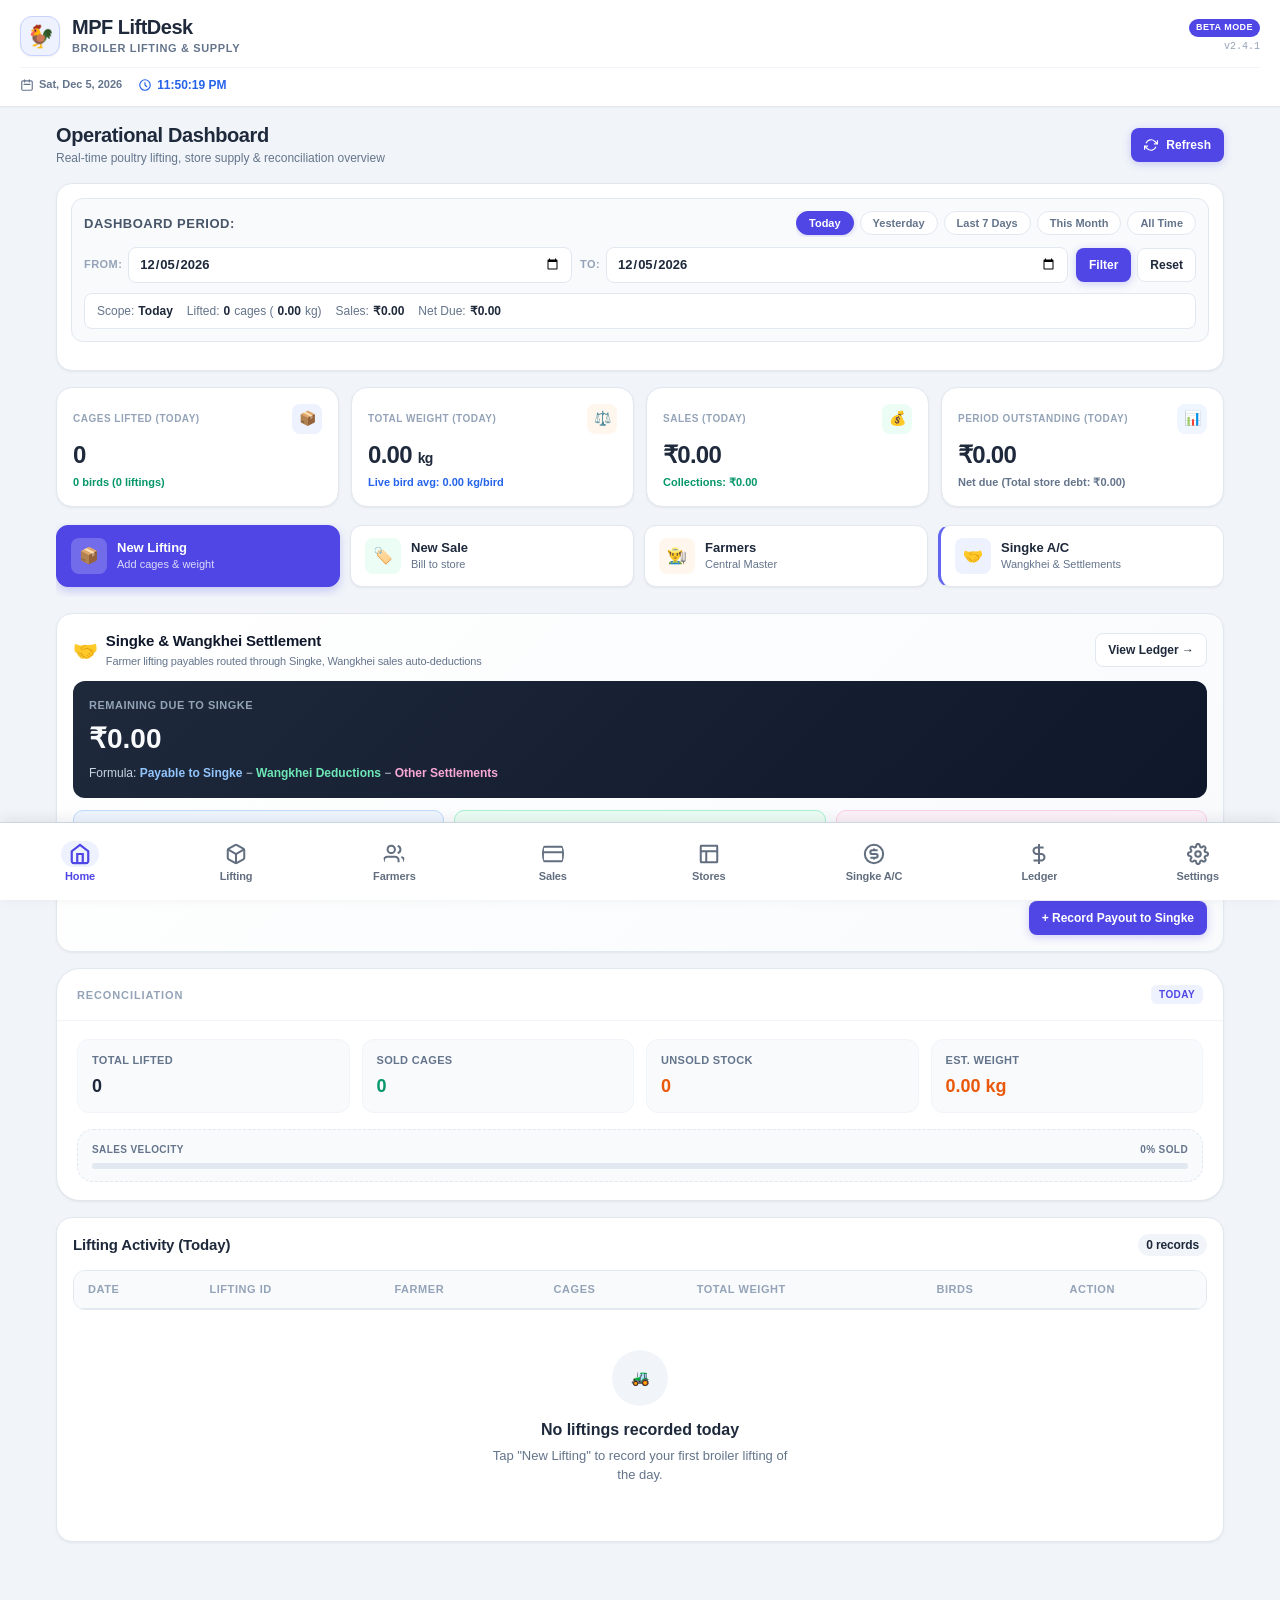
==== app/src/main/assets/index.html @ 655aaa92 "Add files via upload" ====
<!DOCTYPE html>
<html lang="en">
<head>
  <meta charset="UTF-8">
  <meta name="viewport" content="width=device-width, initial-scale=1.0, maximum-scale=1.0, user-scalable=no">
  <title>MPF LiftDesk</title>
  <link rel="stylesheet" href="css/style.css">
  <!-- Offline SheetJS for full Excel .xlsx Import and Export -->
  <script src="js/xlsx.full.min.js"></script>
</head>
<body>
  <div id="app">
    <!-- HEADER -->
    <header class="app-header">
      <div class="header-brand-row">
        <div class="header-brand">
          <div class="header-logo-icon">🐓</div>
          <div class="header-titles">
            <div class="brand-title">MPF LiftDesk</div>
            <div class="brand-subtitle">Broiler Lifting &amp; Supply</div>
          </div>
        </div>
        <div style="display:flex;flex-direction:column;align-items:flex-end;gap:2px;">
          <span class="beta-badge">BETA MODE</span>
          <span style="font-size:10px;font-family:monospace;color:var(--text-light);">v2.4.1</span>
        </div>
      </div>
      <div class="header-meta">
        <div class="header-clock-box">
          <div class="header-date-tag">
            <svg width="14" height="14" fill="none" stroke="currentColor" viewBox="0 0 24 24"><path stroke-linecap="round" stroke-linejoin="round" stroke-width="2" d="M8 7V3m8 4V3m-9 8h10M5 21h14a2 2 0 0 0 2-2V7a2 2 0 0 0-2-2H5a2 2 0 0 0-2 2v12a2 2 0 0 0 2 2z"></path></svg>
            <span id="headerDate">Loading...</span>
          </div>
          <div class="header-time-tag">
            <svg width="14" height="14" fill="none" stroke="currentColor" viewBox="0 0 24 24"><path stroke-linecap="round" stroke-linejoin="round" stroke-width="2" d="M12 8v4l3 3m6-3a9 9 0 11-18 0 9 9 0 0118 0z"></path></svg>
            <span id="headerTime">--:--:--</span>
          </div>
        </div>
        <button id="btnHeaderLock" class="btn-icon-header" title="Lock App" style="display:none;">
          <svg width="16" height="16" viewBox="0 0 24 24" fill="none" stroke="currentColor" stroke-width="2">
            <rect x="3" y="11" width="18" height="11" rx="2" ry="2"></rect>
            <path d="M7 11V7a5 5 0 0 1 10 0v4"></path>
          </svg>
        </button>
      </div>
    </header>

    <!-- MAIN VIEWS CONTAINER -->
    <main class="main-content">

      <!-- ========================================== -->
      <!-- VIEW 1: HOME / OPERATIONAL DASHBOARD      -->
      <!-- ========================================== -->
      <section id="viewHome" class="view-section active">
        <div class="page-head">
          <div class="page-title-box">
            <h1>Operational Dashboard</h1>
            <p>Real-time poultry lifting, store supply &amp; reconciliation overview</p>
          </div>
          <button class="btn btn-primary btn-sm" id="btnRefreshDashboard">
            <svg width="14" height="14" viewBox="0 0 24 24" fill="none" stroke="currentColor" stroke-width="2">
              <path d="M23 4v6h-6"></path><path d="M1 20v-6h6"></path>
              <path d="M3.51 9a9 9 0 0 1 14.85-3.36L23 10M1 14l4.64 4.36A9 9 0 0 0 20.49 15"></path>
            </svg>
            Refresh
          </button>
        </div>

        <!-- Dashboard Date-Range Filter Bar -->
        <div class="card" style="margin-bottom: 16px; padding: 14px;">
          <div class="dash-filter-container" style="margin-top: 0;">
            <div class="dash-filter-header">
              <span style="font-size: 13px; font-weight: 700; color: #475569; text-transform: uppercase; letter-spacing: 0.5px;">Dashboard Period:</span>
              <!-- Preset Chips -->
              <div class="dash-filter-presets">
                <button type="button" class="dash-filter-chip active" id="dashPresetToday" data-preset="today">Today</button>
                <button type="button" class="dash-filter-chip" id="dashPresetYesterday" data-preset="yesterday">Yesterday</button>
                <button type="button" class="dash-filter-chip" id="dashPresetLast7" data-preset="last7">Last 7 Days</button>
                <button type="button" class="dash-filter-chip" id="dashPresetThisMonth" data-preset="thisMonth">This Month</button>
                <button type="button" class="dash-filter-chip" id="dashPresetAll" data-preset="all">All Time</button>
              </div>
            </div>

            <!-- Date Range Inputs -->
            <div class="dash-filter-inputs-row">
              <div class="dash-filter-input-wrap">
                <span class="dash-filter-label">From:</span>
                <input type="date" id="dashFilterStartDate" class="dash-filter-date-input" aria-label="Start Date">
              </div>
              <div class="dash-filter-input-wrap">
                <span class="dash-filter-label">To:</span>
                <input type="date" id="dashFilterEndDate" class="dash-filter-date-input" aria-label="End Date">
              </div>
              <div class="dash-filter-actions">
                <button type="button" id="dashFilterApplyBtn" class="btn btn-primary btn-sm">Filter</button>
                <button type="button" id="dashFilterResetBtn" class="btn btn-outline btn-sm">Reset</button>
              </div>
            </div>

            <!-- Filter Summary Strip -->
            <div id="dashFilterSummaryStrip" class="dash-summary-strip">
              <span class="dash-summary-item">Scope: <strong id="dashSumRange">Today</strong></span>
              <span class="dash-summary-item">Lifted: <strong id="dashSumCages">0</strong> cages (<strong id="dashSumWeight">0.00</strong> kg)</span>
              <span class="dash-summary-item">Sales: <strong id="dashSumSales">₹0.00</strong></span>
              <span class="dash-summary-item">Net Due: <strong id="dashSumOutstanding">₹0.00</strong></span>
            </div>
          </div>
        </div>

        <!-- Dynamic Metric Cards (stats-grid-4) -->
        <div class="stats-grid-4">
          <div class="stat-card primary">
            <div class="stat-header">
              <span class="stat-label" id="dashLabelCages">Cages Lifted (Today)</span>
              <div class="stat-icon">📦</div>
            </div>
            <div class="stat-value" id="dashTodayCages">0</div>
            <div class="stat-sub" id="dashSubCages">From today's liftings</div>
          </div>
          <div class="stat-card amber">
            <div class="stat-header">
              <span class="stat-label" id="dashLabelWeight">Total Weight (Today)</span>
              <div class="stat-icon">⚖️</div>
            </div>
            <div class="stat-value"><span id="dashTodayWeight">0.00</span> <span style="font-size:14px;font-weight:600;">kg</span></div>
            <div class="stat-sub" id="dashSubWeight">Live bird weight lifted</div>
          </div>
          <div class="stat-card emerald">
            <div class="stat-header">
              <span class="stat-label" id="dashLabelSales">Sales (Today)</span>
              <div class="stat-icon">💰</div>
            </div>
            <div class="stat-value">₹<span id="dashTodaySales">0.00</span></div>
            <div class="stat-sub" id="dashSubSales">Total billed to stores</div>
          </div>
          <div class="stat-card rose">
            <div class="stat-header">
              <span class="stat-label" id="dashLabelOutstanding">Store Outstanding</span>
              <div class="stat-icon">📊</div>
            </div>
            <div class="stat-value">₹<span id="dashStoreOutstanding">0.00</span></div>
            <div class="stat-sub" id="dashSubOutstanding">Total receivables</div>
          </div>
        </div>

        <!-- Quick Actions -->
        <div class="quick-actions-bar">
          <div class="btn-quick-action" id="qaNewLifting">
            <div class="qa-icon qa-lifting">📦</div>
            <div class="qa-text">
              <span class="qa-title">New Lifting</span>
              <span class="qa-desc">Add cages &amp; weight</span>
            </div>
          </div>
          <div class="btn-quick-action" id="qaNewSale">
            <div class="qa-icon qa-sale">🏷️</div>
            <div class="qa-text">
              <span class="qa-title">New Sale</span>
              <span class="qa-desc">Bill to store</span>
            </div>
          </div>
          <div class="btn-quick-action" id="qaFarmers">
            <div class="qa-icon qa-farmer">👨‍🌾</div>
            <div class="qa-text">
              <span class="qa-title">Farmers</span>
              <span class="qa-desc">Central Master</span>
            </div>
          </div>
          <div class="btn-quick-action" id="qaSingkeAccount" style="border-left: 3px solid #6366F1;">
            <div class="qa-icon" style="background:#EEF2FF; color:#4F46E5;">🤝</div>
            <div class="qa-text">
              <span class="qa-title">Singke A/C</span>
              <span class="qa-desc">Wangkhei &amp; Settlements</span>
            </div>
          </div>
        </div>

        <!-- SINGKE & WANGKHEI ACCOUNTING OVERVIEW CARD -->
        <div class="card" style="border: 1px solid #E2E8F0; background: linear-gradient(135deg, #FFFFFF 0%, #F8FAFC 100%); margin-bottom: 16px;">
          <div class="card-title" style="margin-bottom:12px;">
            <div style="display:flex;align-items:center;gap:8px;">
              <span style="font-size:20px;">🤝</span>
              <div>
                <span style="font-weight:800;color:var(--text-main);font-size:15px;">Singke &amp; Wangkhei Settlement</span>
                <div style="font-size:11px;color:var(--text-muted);font-weight:normal;">Farmer lifting payables routed through Singke, Wangkhei sales auto-deductions</div>
              </div>
            </div>
            <button type="button" class="btn btn-outline btn-sm" id="btnDashGoSingke" style="font-size:12px;">View Ledger →</button>
          </div>

          <!-- Hero Remaining Due Banner -->
          <div style="background: linear-gradient(135deg, #1E293B 0%, #0F172A 100%); border-radius:12px; padding:16px; color:#FFFFFF; margin-bottom:12px;">
            <div style="font-size:11px; text-transform:uppercase; letter-spacing:0.5px; color:#94A3B8; font-weight:700;">Remaining Due to Singke</div>
            <div style="font-size:28px; font-weight:900; color:#F8FAFC; margin:4px 0;">₹<span id="dashSingkeRemainingDue">0.00</span></div>
            <div style="font-size:12px; color:#CBD5E1;">
              Formula: <span style="color:#93C5FD; font-weight:600;">Payable to Singke</span> − <span style="color:#6EE7B7; font-weight:600;">Wangkhei Deductions</span> − <span style="color:#F9A8D4; font-weight:600;">Other Settlements</span>
            </div>
          </div>

          <!-- 3-Way Financial Balance Row -->
          <div style="display:grid; grid-template-columns: repeat(auto-fit, minmax(130px, 1fr)); gap:10px;">
            <div style="background:#EFF6FF; border:1px solid #BFDBFE; border-radius:10px; padding:10px 12px;">
              <div style="font-size:11px; color:#1E40AF; font-weight:700;">1. Payable to Singke</div>
              <div style="font-size:16px; font-weight:800; color:#1E3A8A; margin-top:2px;">₹<span id="dashSingkePayable">0.00</span></div>
              <div style="font-size:10px; color:#3B82F6;">From farmer liftings</div>
            </div>
            <div style="background:#ECFDF5; border:1px solid #A7F3D0; border-radius:10px; padding:10px 12px;">
              <div style="font-size:11px; color:#065F46; font-weight:700;">2. Wangkhei Deductions</div>
              <div style="font-size:16px; font-weight:800; color:#047857; margin-top:2px;">− ₹<span id="dashSingkeWangkhei">0.00</span></div>
              <div style="font-size:10px; color:#10B981;">Auto-deducted sales</div>
            </div>
            <div style="background:#FDF2F8; border:1px solid #FBCFE8; border-radius:10px; padding:10px 12px;">
              <div style="font-size:11px; color:#9D174D; font-weight:700;">3. Other Settlements</div>
              <div style="font-size:16px; font-weight:800; color:#BE185D; margin-top:2px;">− ₹<span id="dashSingkeSettlements">0.00</span></div>
              <div style="font-size:10px; color:#EC4899;">Cash / Bank payouts</div>
            </div>
          </div>

          <div style="margin-top:12px; display:flex; gap:8px; justify-content:flex-end;">
            <button type="button" class="btn btn-primary btn-sm" id="btnDashRecordSettlement" style="font-size:12px;">
              + Record Payout to Singke
            </button>
          </div>
        </div>

        <!-- Cage Reconciliation -->
        <div class="recon-card">
          <div class="recon-title">
            <span>Reconciliation</span>
            <span class="recon-title-tag">TODAY</span>
          </div>
          <div class="recon-body">
            <div class="recon-grid">
              <div class="recon-item">
                <div class="recon-item-label">Total Lifted</div>
                <div class="recon-item-val" id="reconTotalCages">0</div>
              </div>
              <div class="recon-item">
                <div class="recon-item-label">Sold Cages</div>
                <div class="recon-item-val highlight-green" id="reconSoldCages">0</div>
              </div>
              <div class="recon-item">
                <div class="recon-item-label">Unsold Stock</div>
                <div class="recon-item-val highlight-gold" id="reconRemainingCages">0</div>
              </div>
              <div class="recon-item">
                <div class="recon-item-label">Est. Weight</div>
                <div class="recon-item-val highlight-gold"><span id="reconRemainingWeight">0.00</span> kg</div>
              </div>
            </div>
            <!-- Sales Velocity / Progress Bar from theme -->
            <div class="recon-velocity-bar">
              <div class="velocity-header">
                <span>Sales Velocity</span>
                <span id="dashSalesVelocityText">0% Sold</span>
              </div>
              <div class="velocity-track">
                <div class="velocity-fill" id="dashSalesVelocityFill" style="width: 0%;"></div>
              </div>
            </div>
          </div>
        </div>

        <!-- Today's Lifting Activity Table -->
        <div class="card">
          <div class="card-title">
            <span id="dashActivityHeading">Lifting Activity (Today)</span>
            <span class="badge" id="dashTodayCountBadge" style="font-size:12px;background:#F1F5F9;padding:2px 8px;border-radius:12px;">0 liftings</span>
          </div>

          <div class="table-responsive">
            <table class="table-custom" id="dashActivityTable">
              <thead>
                <tr>
                  <th>Date</th>
                  <th>Lifting ID</th>
                  <th>Farmer</th>
                  <th>Cages</th>
                  <th>Total Weight</th>
                  <th>Birds</th>
                  <th>Action</th>
                </tr>
              </thead>
              <tbody id="dashActivityTbody">
                <!-- Populated dynamically -->
              </tbody>
            </table>
          </div>
          <div id="dashActivityEmpty" class="empty-state" style="display:none;">
            <div class="empty-state-icon">🚜</div>
            <h3 id="dashActivityEmptyTitle">No liftings recorded today</h3>
            <p id="dashActivityEmptyDesc">Tap "New Lifting" to record your first broiler lifting of the day.</p>
          </div>
        </div>
      </section>

      <!-- ========================================== -->
      <!-- VIEW 2: LIFTING MODULE                     -->
      <!-- ========================================== -->
      <section id="viewLifting" class="view-section">
        <div class="page-head">
          <div class="page-title-box">
            <h1>Broiler Lifting Management</h1>
            <p>Record multi-cage bird weights directly linked to Farmer Master</p>
          </div>
        </div>

        <!-- Segmented Tabs -->
        <div class="tab-pills">
          <button class="tab-pill active" id="tabLiftingNew" data-tab="new">New Lifting Entry</button>
          <button class="tab-pill" id="tabLiftingHistory" data-tab="history">Lifting History</button>
        </div>

        <!-- NEW LIFTING FORM PANEL -->
        <div id="panelLiftingNew">
          <div class="card">
            <div class="card-title">
              <span id="liftingFormHeader">Enter Lifting Details</span>
              <button class="btn btn-outline btn-sm" id="btnResetLiftingForm" type="button">Reset Form</button>
            </div>

            <!-- Farmer Selection Field (STRICTLY FROM FARMER MASTER) -->
            <div class="form-group">
              <label class="form-label">Farmer <span class="required">*</span></label>
              <div id="liftingFarmerDisplay" style="display:none;background:#EFF6FF;border:1px solid #BFDBFE;padding:10px 14px;border-radius:12px;margin-bottom:8px;align-items:center;justify-content:space-between;">
                <div>
                  <div style="font-weight:800;color:#1E3A8A;font-size:15px;" id="selectedFarmerName">--</div>
                  <div style="font-size:12px;color:#3B82F6;">ID: <span id="selectedFarmerId">--</span> | Phone: <span id="selectedFarmerPhone">--</span></div>
                </div>
                <button type="button" class="btn btn-outline btn-sm" id="btnChangeFarmer" style="background:#FFFFFF;">Change</button>
              </div>

              <div id="liftingFarmerSelectBox">
                <div style="display:flex;gap:8px;">
                  <button type="button" class="btn btn-outline" id="btnOpenFarmerSelector" style="flex:1;justify-content:space-between;text-align:left;">
                    <span id="farmerSelectorPrompt">🔍 Search &amp; Select Farmer from Master...</span>
                    <span>▼</span>
                  </button>
                  <button type="button" class="btn btn-gold" id="btnQuickRegisterFromLifting" title="Register New Farmer">
                    + New Farmer
                  </button>
                </div>
                <div class="form-hint">Every lifting is permanently linked to the central Farmer Master database.</div>
              </div>
            </div>

            <!-- Lifting Date & Rate -->
            <div class="form-row-2">
              <div class="form-group">
                <label class="form-label" for="inputLiftingDate">Lifting Date <span class="required">*</span></label>
                <input type="date" id="inputLiftingDate" class="form-input" required>
              </div>
              <div class="form-group">
                <label class="form-label" for="inputLiftingRate">Farmer Lifting Rate (₹ / kg) <span class="required">*</span></label>
                <input type="number" id="inputLiftingRate" class="form-input" placeholder="e.g. 115" step="0.5" min="0">
                <div class="form-hint">Rate per kg for calculating amount payable to Singke</div>
              </div>
            </div>

            <!-- Remarks / Notes -->
            <div class="form-group">
              <label class="form-label" for="inputLiftingRemarks">Payment Remarks / Lifting Notes</label>
              <input type="text" id="inputLiftingRemarks" class="form-input" placeholder="e.g. Broiler Batch #1 lifting, payable via Singke">
            </div>

            <!-- Multi-Cage Builder -->
            <div class="cage-builder-box">
              <div style="font-size:14px;font-weight:700;color:var(--text-main);margin-bottom:10px;display:flex;align-items:center;justify-content:space-between;">
                <span>Add Cages for this Lifting</span>
                <span style="font-size:12px;color:var(--text-muted);">Unique Cage # required</span>
              </div>

              <div class="form-row-3">
                <div class="form-group" style="margin-bottom:8px;">
                  <label class="form-label" for="inputCageNumber">Cage Number <span class="required">*</span></label>
                  <input type="text" id="inputCageNumber" class="form-input" placeholder="e.g. C-1 or 1">
                </div>
                <div class="form-group" style="margin-bottom:8px;">
                  <label class="form-label" for="inputCageWeight">Bird Weight (kg) <span class="required">*</span></label>
                  <input type="number" id="inputCageWeight" class="form-input" placeholder="0.00" step="0.01" min="0.1">
                </div>
                <div class="form-group" style="margin-bottom:8px;">
                  <label class="form-label" for="inputCageBirds">Bird Count <span class="required">*</span></label>
                  <input type="number" id="inputCageBirds" class="form-input" placeholder="e.g. 24" step="1" min="1">
                </div>
              </div>

              <div style="margin-top:6px;display:flex;justify-content:flex-end;">
                <button type="button" class="btn btn-success" id="btnAddCageToList">
                  <svg width="16" height="16" viewBox="0 0 24 24" fill="none" stroke="currentColor" stroke-width="2">
                    <line x1="12" y1="5" x2="12" y2="19"></line><line x1="5" y1="12" x2="19" y2="12"></line>
                  </svg>
                  Add Cage to Lifting
                </button>
              </div>

              <!-- Live Current Lifting Summary -->
              <div class="lifting-live-summary" style="margin-top:14px;">
                <div class="live-summary-item">
                  <span class="live-summary-label">Total Cages</span>
                  <span class="live-summary-val" id="summaryCageCount">0</span>
                </div>
                <div class="live-summary-item">
                  <span class="live-summary-label">Total Weight</span>
                  <span class="live-summary-val"><span id="summaryTotalWeight">0.00</span> kg</span>
                </div>
                <div class="live-summary-item">
                  <span class="live-summary-label">Total Birds</span>
                  <span class="live-summary-val" id="summaryTotalBirds">0</span>
                </div>
                <div class="live-summary-item">
                  <span class="live-summary-label">Avg Weight / Bird</span>
                  <span class="live-summary-val"><span id="summaryAvgBirdWeight">0.00</span> kg</span>
                </div>
                <div class="live-summary-item" style="background:#EFF6FF; border:1px solid #BFDBFE;">
                  <span class="live-summary-label" style="color:#1E40AF;">Total Value (Singke Payable)</span>
                  <span class="live-summary-val" style="color:#1E3A8A;">₹<span id="summaryTotalAmount">0.00</span></span>
                </div>
              </div>

              <!-- List of added cages -->
              <div class="cages-list-container" id="cagesListContainer">
                <div id="cagesEmptyPrompt" style="text-align:center;padding:16px;color:var(--text-muted);font-size:13px;">
                  No cages added yet. Enter Cage Number, Weight, and Bird Count above, then tap "Add Cage to Lifting".
                </div>
                <div id="cagesRowsList"></div>
              </div>
            </div>

            <!-- Save Action Button -->
            <div style="margin-top:16px;">
              <button type="button" class="btn btn-primary" id="btnSaveLifting" style="width:100%;font-size:16px;padding:14px;">
                <svg width="18" height="18" viewBox="0 0 24 24" fill="none" stroke="currentColor" stroke-width="2">
                  <path d="M19 21H5a2 2 0 0 1-2-2V5a2 2 0 0 1 2-2h11l5 5v11a2 2 0 0 1-2 2z"></path>
                  <polyline points="17 21 17 13 7 13 7 21"></polyline>
                  <polyline points="7 3 7 8 15 8"></polyline>
                </svg>
                Save Entire Lifting
              </button>
            </div>
          </div>
        </div>

        <!-- LIFTING HISTORY PANEL -->
        <div id="panelLiftingHistory" style="display:none;">
          <div class="card">
            <div class="card-title">
              <span>Recent Lifting Records</span>
              <span id="liftingHistoryCountBadge" style="font-size:12px;color:var(--text-muted);">Showing recent</span>
            </div>
            <div class="table-responsive">
              <table class="table-custom" id="liftingHistoryTable">
                <thead>
                  <tr>
                    <th>Lifting ID</th>
                    <th>Date</th>
                    <th>Farmer</th>
                    <th>Cages</th>
                    <th>Total Wt (kg)</th>
                    <th>Birds</th>
                    <th>Rate (₹/kg)</th>
                    <th>Lifting Value (₹)</th>
                    <th>Payment Remarks</th>
                    <th>Actions</th>
                  </tr>
                </thead>
                <tbody id="liftingHistoryTbody">
                  <!-- Dynamic rows -->
                </tbody>
              </table>
            </div>
            <div id="liftingHistoryEmpty" class="empty-state" style="display:none;">
              <div class="empty-state-icon">📋</div>
              <h3>No lifting history found</h3>
              <p>Save your first broiler lifting to see the history here.</p>
            </div>
          </div>
        </div>
      </section>

      <!-- ========================================== -->
      <!-- VIEW 3: FARMERS (FARMER MASTER)            -->
      <!-- ========================================== -->
      <section id="viewFarmers" class="view-section">
        <div class="page-head">
          <div class="page-title-box">
            <h1>Farmer Master</h1>
            <p>Authoritative central single source of truth for farmer records</p>
          </div>
          <button class="btn btn-gold" id="btnOpenNewFarmerModal">
            <svg width="16" height="16" viewBox="0 0 24 24" fill="none" stroke="currentColor" stroke-width="2">
              <line x1="12" y1="5" x2="12" y2="19"></line><line x1="5" y1="12" x2="19" y2="12"></line>
            </svg>
            Register New Farmer
          </button>
        </div>

        <!-- Fast Search Bar for 100,000+ Farmers -->
        <div class="search-container">
          <span class="search-icon">🔍</span>
          <input type="text" id="inputFarmerSearch" class="search-input" placeholder="Search by Farmer Name or Phone Number (Fast Index)..." autocomplete="off">
          <button type="button" class="search-clear" id="btnFarmerSearchClear">✕</button>
        </div>

        <div style="display:flex;align-items:center;justify-content:space-between;margin-bottom:12px;font-size:13px;color:var(--text-muted);">
          <span id="farmerSearchResultsCount">Registered Farmers</span>
          <span id="farmerSearchStatus">Indexed</span>
        </div>

        <!-- Farmer Cards List (Search-First Virtualized/Paginated Interface) -->
        <div id="farmersListContainer">
          <!-- Populated dynamically with high efficiency -->
        </div>

        <div id="farmersEmptyState" class="empty-state" style="display:none;">
          <div class="empty-state-icon">👨‍🌾</div>
          <h3 id="farmerEmptyTitle">No farmers found</h3>
          <p id="farmerEmptyDesc">Register your first farmer or refine your search query.</p>
        </div>

        <!-- Pagination Controls -->
        <div id="farmerPagination" style="display:none;justify-content:center;align-items:center;gap:12px;margin-top:16px;">
          <button type="button" class="btn btn-outline btn-sm" id="btnFarmerPrevPage">◀ Previous</button>
          <span id="farmerPageIndicator" style="font-size:13px;font-weight:600;">Page 1</span>
          <button type="button" class="btn btn-outline btn-sm" id="btnFarmerNextPage">Next ▶</button>
        </div>
      </section>

      <!-- ========================================== -->
      <!-- VIEW 4: SALES MODULE                       -->
      <!-- ========================================== -->
      <section id="viewSales" class="view-section">
        <div class="page-head">
          <div class="page-title-box">
            <h1>Store Sales &amp; Billing</h1>
            <p>Sell lifted cages to stores &amp; generate invoices (Strictly no Farm Rate or Profit)</p>
          </div>
        </div>

        <!-- Segmented Tabs -->
        <div class="tab-pills">
          <button class="tab-pill active" id="tabSalesNew" data-tab="new">New Store Sale</button>
          <button class="tab-pill" id="tabSalesHistory" data-tab="history">Sales Invoices</button>
        </div>

        <!-- NEW SALE PANEL -->
        <div id="panelSalesNew">
          <div class="card">
            <div class="card-title">
              <span>Create Store Sale</span>
              <button class="btn btn-outline btn-sm" id="btnResetSaleForm" type="button">Reset</button>
            </div>

            <!-- Store Selector -->
            <div class="form-group">
              <label class="form-label" for="selectSaleStore">Store Name <span class="required">*</span></label>
              <div style="display:flex;gap:8px;">
                <select id="selectSaleStore" class="form-select" required>
                  <option value="">-- Select Store --</option>
                </select>
                <button type="button" class="btn btn-outline" id="btnQuickAddStoreFromSale" title="Add New Store">+</button>
              </div>
              <div id="saleStoreDueNotice" class="form-hint" style="color:var(--danger);font-weight:600;"></div>
            </div>

            <!-- Sale Date -->
            <div class="form-group">
              <label class="form-label" for="inputSaleDate">Sale Date <span class="required">*</span></label>
              <input type="date" id="inputSaleDate" class="form-input" required>
            </div>

            <!-- Lifting Reference Selector -->
            <div class="form-group">
              <label class="form-label" for="selectSaleLifting">Lifting / Farm Reference <span class="required">*</span></label>
              <select id="selectSaleLifting" class="form-select" required>
                <option value="">-- Select Lifting --</option>
              </select>
              <div class="form-hint">Shows liftings with unsold cages available for billing.</div>
            </div>

            <!-- Cages Selection & Weighing Container -->
            <div class="sale-cages-card" id="saleCagesContainer" style="margin-bottom:16px;">
              <div style="display:flex;justify-content:space-between;align-items:center;margin-bottom:8px;flex-wrap:wrap;gap:8px;">
                <div style="display:flex;align-items:center;gap:8px;">
                  <label class="form-label" style="margin-bottom:0;font-size:14px;font-weight:700;">Select Cages for this Invoice <span class="required">*</span></label>
                  <span id="saleAvailableCagesBadge" class="badge" style="background:#E2E8F0;color:#334155;font-size:11px;">0 available</span>
                </div>
                <div style="display:flex;gap:6px;">
                  <button type="button" class="btn btn-outline btn-sm" id="btnSaleSelectAllCages" style="padding:4px 10px;font-size:12px;">Select All Available</button>
                  <button type="button" class="btn btn-outline btn-sm" id="btnSaleClearCages" style="padding:4px 10px;font-size:12px;">Deselect All</button>
                </div>
              </div>

              <!-- Available Cage Chips Bar -->
              <div id="saleAvailableCagesChipsWrap" style="margin-bottom:12px;">
                <div style="font-size:11px;color:#64748B;margin-bottom:6px;">Tap any cage chip below to toggle selection:</div>
                <div id="saleAvailableCagesChips" class="sale-cage-chips-list">
                  <div style="font-size:12px;color:#94A3B8;padding:4px 0;">-- Select a lifting reference above to view available cages --</div>
                </div>
              </div>

              <!-- Selected Cages Weighing Table -->
              <div style="border:1px solid var(--border-color);border-radius:8px;overflow:hidden;background:#FFFFFF;">
                <div style="background:#F8FAFC;padding:8px 12px;border-bottom:1px solid var(--border-color);display:flex;justify-content:space-between;align-items:center;flex-wrap:wrap;gap:6px;">
                  <span style="font-size:13px;font-weight:700;color:#334155;">Selected Cages (<span id="saleSelectedCountHeader">0</span>)</span>
                  <span style="font-size:11px;color:#64748B;">Default lifting wt pre-filled; edit or add kg/g directly</span>
                </div>
                <div class="table-responsive" style="max-height:280px;overflow-y:auto;margin:0;">
                  <table class="table-custom" id="saleSelectedCagesTable" style="margin:0;font-size:12px;">
                    <thead>
                      <tr>
                        <th style="width:70px;">Cage #</th>
                        <th style="width:55px;">Birds</th>
                        <th style="width:85px;">Default Wt</th>
                        <th>Invoice Wt (kg)</th>
                        <th style="width:40px;text-align:center;">✕</th>
                      </tr>
                    </thead>
                    <tbody id="saleSelectedCagesTbody">
                      <!-- Dynamic rows for selected cages -->
                    </tbody>
                  </table>
                </div>
                <div id="saleNoCagesSelectedMsg" style="padding:18px;text-align:center;color:#94A3B8;font-size:13px;">
                  No cages selected yet. Pick cages from above or click <strong>"Select All Available"</strong>.
                </div>
              </div>

              <!-- Live Summary Strip of Selected Cages -->
              <div id="saleCagesSummaryStrip" class="dash-summary-strip" style="margin-top:10px;margin-bottom:4px;padding:8px 12px;font-size:12px;background:#F1F5F9;border-radius:6px;display:flex;flex-wrap:wrap;gap:12px;align-items:center;justify-content:space-between;">
                <div style="display:flex;flex-wrap:wrap;gap:12px;align-items:center;">
                  <div>Cages: <strong id="saleSumCagesCount">0</strong></div>
                  <div>Birds: <strong id="saleSumBirdsCount">0</strong></div>
                  <div>Default Wt: <strong id="saleSumLiftedWeight">0.00</strong> kg</div>
                  <div>Invoice Wt: <strong id="saleSumBilledWeight" style="color:var(--primary);font-size:13px;">0.00</strong> kg</div>
                  <div id="saleSumAdjustWrap" style="display:none;">Adjusted: <span id="saleSumWeightDiff" style="font-weight:700;color:var(--primary);">+0.00 kg</span></div>
                </div>
                <button type="button" id="btnResetAllBilledWeights" class="btn btn-outline btn-sm" style="display:none;padding:2px 8px;font-size:11px;" title="Reset all selected cages back to default lifting weights">Reset All to Default Wt</button>
              </div>
            </div>

            <div class="form-row-2">
              <!-- Sales Rate per kg -->
              <div class="form-group">
                <label class="form-label" for="inputSaleRate">Sales Rate (₹/kg) <span class="required">*</span></label>
                <input type="number" id="inputSaleRate" class="form-input" placeholder="e.g. 110.00" step="0.01" min="0.01" required>
              </div>

              <!-- Payment Details -->
              <div class="form-group">
                <label class="form-label" for="selectSalePaymentType">Payment Method</label>
                <select id="selectSalePaymentType" class="form-select">
                  <option value="Cash">Cash</option>
                  <option value="UPI / Bank Transfer">UPI / Bank Transfer</option>
                  <option value="Cheque">Cheque</option>
                  <option value="Credit / Later">Credit / Later</option>
                </select>
              </div>
            </div>

            <!-- Paid Amount -->
            <div class="form-group">
              <label class="form-label" for="inputSalePaidAmount">Paid Amount (₹)</label>
              <input type="number" id="inputSalePaidAmount" class="form-input" placeholder="0.00" step="0.01" min="0">
            </div>

            <!-- Live Calculation Breakdown (STRICTLY NO FARM RATE OR PROFIT) -->
            <div class="calc-preview-card">
              <div class="calc-line">
                <span>Total Billed Weight × Rate:</span>
                <span><span id="previewSaleWeight">0.00</span> kg × ₹<span id="previewSaleRate">0.00</span> (<span id="previewSaleCagesCount">0</span> cages, <span id="previewSaleBirdsCount">0</span> birds)</span>
              </div>
              <div class="calc-line">
                <span style="font-weight:700;">Sale Amount:</span>
                <span style="font-weight:700;color:var(--primary);">₹<span id="previewSaleAmount">0.00</span></span>
              </div>
              <div class="calc-line">
                <span>Previous Store Due:</span>
                <span style="color:var(--text-muted);">₹<span id="previewPreviousDue">0.00</span></span>
              </div>
              <div class="calc-line">
                <span>Payment Applied:</span>
                <span style="color:var(--success);">- ₹<span id="previewPaidAmount">0.00</span></span>
              </div>
              <div class="calc-line total-line outstanding-line">
                <span>Current Outstanding:</span>
                <span>₹<span id="previewOutstanding">0.00</span></span>
              </div>
            </div>

            <!-- Save Sale Button -->
            <button type="button" class="btn btn-primary" id="btnSaveSale" style="width:100%;font-size:16px;padding:14px;">
              <svg width="18" height="18" viewBox="0 0 24 24" fill="none" stroke="currentColor" stroke-width="2">
                <path d="M14 2H6a2 2 0 0 0-2 2v16a2 2 0 0 0 2 2h12a2 2 0 0 0 2-2V8z"></path>
                <polyline points="14 2 14 8 20 8"></polyline>
                <line x1="16" y1="13" x2="8" y2="13"></line>
                <line x1="16" y1="17" x2="8" y2="17"></line>
              </svg>
              Save Sale &amp; Generate Invoice (<span id="btnSaveSaleCagesCount">0</span> Cages)
            </button>
          </div>
        </div>

        <!-- SALES INVOICES HISTORY PANEL -->
        <div id="panelSalesHistory" style="display:none;">
          <div class="card">
            <div class="card-title">
              <span>Saved Sales Invoices</span>
              <span id="salesHistoryCount" style="font-size:12px;color:var(--text-muted);">Invoices list</span>
            </div>
            <div class="table-responsive">
              <table class="table-custom" id="salesHistoryTable">
                <thead>
                  <tr>
                    <th>Invoice #</th>
                    <th>Date</th>
                    <th>Store</th>
                    <th>Cage</th>
                    <th>Weight</th>
                    <th>Rate</th>
                    <th>Amount</th>
                    <th>Paid</th>
                    <th>Due</th>
                    <th>Actions</th>
                  </tr>
                </thead>
                <tbody id="salesHistoryTbody">
                  <!-- Dynamic rows -->
                </tbody>
              </table>
            </div>
            <div id="salesHistoryEmpty" class="empty-state" style="display:none;">
              <div class="empty-state-icon">🧾</div>
              <h3>No sales invoices yet</h3>
              <p>Create your first store sale above to generate an invoice.</p>
            </div>
          </div>
        </div>
      </section>

      <!-- ========================================== -->
      <!-- VIEW 5: STORE MASTER                       -->
      <!-- ========================================== -->
      <section id="viewStores" class="view-section">
        <div class="page-head">
          <div class="page-title-box">
            <h1>Store Master</h1>
            <p>Manage buyer stores, WhatsApp communication &amp; due statements</p>
          </div>
          <button class="btn btn-primary" id="btnOpenNewStoreModal">
            <svg width="16" height="16" viewBox="0 0 24 24" fill="none" stroke="currentColor" stroke-width="2">
              <line x1="12" y1="5" x2="12" y2="19"></line><line x1="5" y1="12" x2="19" y2="12"></line>
            </svg>
            Add New Store
          </button>
        </div>

        <div class="search-container">
          <span class="search-icon">🔍</span>
          <input type="text" id="inputStoreSearch" class="search-input" placeholder="Search stores by name or phone...">
        </div>

        <div id="storesListContainer">
          <!-- Populated dynamically -->
        </div>

        <div id="storesEmptyState" class="empty-state" style="display:none;">
          <div class="empty-state-icon">🏪</div>
          <h3>No stores found</h3>
          <p>Add your first buyer store to start recording sales transactions.</p>
        </div>
      </section>

      <!-- ========================================== -->
      <!-- VIEW 6: LEDGER (STORE DIRECT PAYMENTS)     -->
      <!-- ========================================== -->
      <section id="viewLedger" class="view-section">
        <div class="page-head">
          <div class="page-title-box">
            <h1>Store Payment Ledger</h1>
            <p>Record direct store payments and maintain accurate outstanding balances</p>
          </div>
        </div>

        <div class="card">
          <div class="card-title">Record Direct Payment</div>
          <div class="form-row-2">
            <div class="form-group">
              <label class="form-label" for="selectPaymentStore">Store <span class="required">*</span></label>
              <select id="selectPaymentStore" class="form-select" required>
                <option value="">-- Select Store --</option>
              </select>
            </div>
            <div class="form-group">
              <label class="form-label" for="inputPaymentDate">Payment Date <span class="required">*</span></label>
              <input type="date" id="inputPaymentDate" class="form-input" required>
            </div>
          </div>

          <div class="form-row-2">
            <div class="form-group">
              <label class="form-label" for="inputPaymentAmount">Amount (₹) <span class="required">*</span></label>
              <input type="number" id="inputPaymentAmount" class="form-input" placeholder="0.00" step="0.01" min="0.01" required>
            </div>
            <div class="form-group">
              <label class="form-label" for="selectPaymentMethod">Payment Method <span class="required">*</span></label>
              <select id="selectPaymentMethod" class="form-select">
                <option value="Cash">Cash</option>
                <option value="UPI / Bank Transfer">UPI / Bank Transfer</option>
                <option value="Cheque">Cheque</option>
                <option value="RTGS / NEFT">RTGS / NEFT</option>
              </select>
            </div>
          </div>

          <div class="form-group">
            <label class="form-label" for="inputPaymentNotes">Notes / Transaction Reference</label>
            <input type="text" id="inputPaymentNotes" class="form-input" placeholder="e.g. UPI Ref #12345 or Cheque #98765">
          </div>

          <button type="button" class="btn btn-success" id="btnSavePayment">
            <svg width="16" height="16" viewBox="0 0 24 24" fill="none" stroke="currentColor" stroke-width="2">
              <polyline points="20 6 9 17 4 12"></polyline>
            </svg>
            Save Payment Record
          </button>
        </div>

        <!-- Payments History -->
        <div class="card">
          <div class="card-title">
            <span>Recent Payment Entries</span>
            <span id="paymentsCountBadge" style="font-size:12px;color:var(--text-muted);">History</span>
          </div>
          <div class="table-responsive">
            <table class="table-custom" id="paymentsHistoryTable">
              <thead>
                <tr>
                  <th>Date</th>
                  <th>Store</th>
                  <th>Amount</th>
                  <th>Method</th>
                  <th>Reference</th>
                  <th>Action</th>
                </tr>
              </thead>
              <tbody id="paymentsHistoryTbody">
                <!-- Populated dynamically -->
              </tbody>
            </table>
          </div>
          <div id="paymentsHistoryEmpty" class="empty-state" style="display:none;">
            <div class="empty-state-icon">💵</div>
            <h3>No direct payments recorded yet</h3>
            <p>Record payments above to reconcile against store outstanding balances.</p>
          </div>
        </div>
      </section>

      <!-- ========================================== -->
      <!-- VIEW 7: ACCOUNTING & REPORTS               -->
      <!-- ========================================== -->
      <section id="viewReports" class="view-section">
        <div class="page-head">
          <div class="page-title-box">
            <h1>Accounting &amp; Reports</h1>
            <p>Comprehensive transaction summaries, receivables &amp; print views</p>
          </div>
          <div style="display:flex;gap:8px;">
            <button class="btn btn-outline btn-sm" id="btnPrintAccountingReport">
              <svg width="14" height="14" viewBox="0 0 24 24" fill="none" stroke="currentColor" stroke-width="2">
                <polyline points="6 9 6 2 18 2 18 9"></polyline>
                <path d="M6 18H4a2 2 0 0 1-2-2v-5a2 2 0 0 1 2-2h16a2 2 0 0 1 2 2v5a2 2 0 0 1-2 2h-2"></path>
                <rect x="6" y="14" width="12" height="8"></rect>
              </svg>
              Print / PDF
            </button>
            <button class="btn btn-whatsapp btn-sm" id="btnShareAccountingWhatsApp">
              Share WhatsApp
            </button>
          </div>
        </div>

        <!-- Range Filters -->
        <div class="card" style="padding:12px;">
          <div class="form-row-2">
            <div class="form-group" style="margin-bottom:0;">
              <label class="form-label">Quick Period</label>
              <select id="selectAccountingPeriod" class="form-select">
                <option value="this_month">This Month</option>
                <option value="last_month">Last Month</option>
                <option value="this_year">This Year</option>
                <option value="all_time" selected>All Time</option>
              </select>
            </div>
            <div style="display:flex;align-items:flex-end;">
              <button type="button" class="btn btn-primary btn-sm" id="btnApplyAccountingFilter" style="width:100%;">
                Generate Summary
              </button>
            </div>
          </div>
        </div>

        <!-- Financial Overview Cards -->
        <div class="stats-grid-4">
          <div class="stat-card emerald">
            <div class="stat-header"><span class="stat-label">Sales Income</span><div class="stat-icon">📈</div></div>
            <div class="stat-value">₹<span id="accTotalSales">0.00</span></div>
            <div class="stat-sub">Billed store sales</div>
          </div>
          <div class="stat-card primary">
            <div class="stat-header"><span class="stat-label">Payments Received</span><div class="stat-icon">💰</div></div>
            <div class="stat-value">₹<span id="accTotalPayments">0.00</span></div>
            <div class="stat-sub">Sales + Ledger receipts</div>
          </div>
          <div class="stat-card rose">
            <div class="stat-header"><span class="stat-label">Current Outstanding</span><div class="stat-icon">⏳</div></div>
            <div class="stat-value">₹<span id="accTotalOutstanding">0.00</span></div>
            <div class="stat-sub">Uncollected receivables</div>
          </div>
          <div class="stat-card amber">
            <div class="stat-header"><span class="stat-label">Lifting Volume</span><div class="stat-icon">⚖️</div></div>
            <div class="stat-value"><span id="accTotalWeight">0.00</span> <span style="font-size:14px;">kg</span></div>
            <div class="stat-sub"><span id="accTotalBirds">0</span> birds in <span id="accTotalCages">0</span> cages</div>
          </div>
        </div>

        <!-- Summary Print Sheet -->
        <div class="card" id="accountingPrintSheet">
          <div style="text-align:center;border-bottom:2px solid #E2E8F0;padding-bottom:12px;margin-bottom:16px;">
            <h2 style="font-size:18px;font-weight:800;">MPF LiftDesk</h2>
            <div style="font-size:13px;color:var(--text-muted);">Poultry Lifting &amp; Store Supply Business Statement</div>
            <div style="font-size:12px;font-weight:600;margin-top:4px;">Period: <span id="accPeriodLabel">All Time</span></div>
          </div>

          <div style="display:grid;grid-template-columns:1fr 1fr;gap:12px;font-size:14px;margin-bottom:16px;">
            <div style="background:#F8FAFC;padding:12px;border-radius:8px;">
              <div style="font-weight:700;margin-bottom:6px;color:var(--primary);">OPERATIONAL TOTALS</div>
              <div>Total Liftings: <strong id="accCountLiftings">0</strong></div>
              <div>Total Cages: <strong id="accCountCages">0</strong></div>
              <div>Total Birds: <strong id="accCountBirds">0</strong></div>
              <div>Total Weight Lifted: <strong id="accWeightDetailed">0.00 kg</strong></div>
            </div>
            <div style="background:#F8FAFC;padding:12px;border-radius:8px;">
              <div style="font-weight:700;margin-bottom:6px;color:var(--success);">FINANCIAL RECONCILIATION</div>
              <div>Total Sales Count: <strong id="accCountSales">0</strong></div>
              <div>Total Sales Amount: <strong id="accSalesDetailed">₹0.00</strong></div>
              <div>Total Payments Count: <strong id="accCountPayments">0</strong></div>
              <div>Direct Payments: <strong id="accDirectPaymentsDetailed">₹0.00</strong></div>
              <div style="color:var(--danger);margin-top:4px;">Current Outstanding: <strong id="accDueDetailed">₹0.00</strong></div>
            </div>
          </div>
        </div>
      </section>

      <!-- ========================================== -->
      <!-- VIEW 8: SETTINGS                           -->
      <!-- ========================================== -->
      <section id="viewSettings" class="view-section">
        <div class="page-head">
          <div class="page-title-box">
            <h1>Application Settings</h1>
            <p>Data backup, Excel import/export &amp; security configuration</p>
          </div>
        </div>

        <!-- PIN Security Card -->
        <div class="card">
          <div class="card-title">
            <span>App PIN Protection</span>
            <span id="pinStatusBadge" class="badge" style="font-size:11px;padding:3px 8px;border-radius:12px;background:#F1F5F9;">Disabled</span>
          </div>
          <p style="font-size:13px;color:var(--text-muted);margin-bottom:14px;">
            Protect your poultry business data with a secure browser-hashed PIN.
          </p>
          <div style="display:flex;gap:10px;flex-wrap:wrap;">
            <button type="button" class="btn btn-outline btn-sm" id="btnConfigurePin">Set / Change PIN</button>
            <button type="button" class="btn btn-outline btn-sm" id="btnLockNow" style="display:none;">Lock App Now</button>
            <button type="button" class="btn btn-danger btn-sm" id="btnRemovePin" style="display:none;">Remove PIN</button>
          </div>
        </div>

        <!-- Excel Import & Export Card -->
        <div class="card">
          <div class="card-title">Excel (.xlsx) Import &amp; Export</div>
          <p style="font-size:13px;color:var(--text-muted);margin-bottom:14px;">
            Export all database sheets (Farmers, Liftings, Cages, Stores, Sales, Payments) or import an existing spreadsheet.
          </p>
          <div style="display:flex;gap:10px;flex-wrap:wrap;">
            <button type="button" class="btn btn-primary" id="btnExportExcel">
              <svg width="16" height="16" viewBox="0 0 24 24" fill="none" stroke="currentColor" stroke-width="2">
                <path d="M21 15v4a2 2 0 0 1-2 2H5a2 2 0 0 1-2-2v-4"></path>
                <polyline points="7 10 12 15 17 10"></polyline>
                <line x1="12" y1="15" x2="12" y2="3"></line>
              </svg>
              Export to Excel (.xlsx)
            </button>
            <label class="btn btn-outline" style="cursor:pointer;margin-bottom:0;">
              <svg width="16" height="16" viewBox="0 0 24 24" fill="none" stroke="currentColor" stroke-width="2">
                <path d="M21 15v4a2 2 0 0 1-2 2H5a2 2 0 0 1-2-2v-4"></path>
                <polyline points="17 8 12 3 7 8"></polyline>
                <line x1="12" y1="3" x2="12" y2="15"></line>
              </svg>
              Import from Excel
              <input type="file" id="fileImportExcel" accept=".xlsx,.xls" style="display:none;">
            </label>
          </div>
        </div>

        <!-- JSON Backup & Restore -->
        <div class="card">
          <div class="card-title">Full JSON Backup &amp; Restore</div>
          <p style="font-size:13px;color:var(--text-muted);margin-bottom:14px;">
            Save a complete offline snapshot of all system tables.
          </p>
          <div style="display:flex;gap:10px;flex-wrap:wrap;">
            <button type="button" class="btn btn-outline" id="btnExportJSON">Download JSON Backup</button>
            <label class="btn btn-outline" style="cursor:pointer;margin-bottom:0;">
              Restore from JSON
              <input type="file" id="fileRestoreJSON" accept=".json" style="display:none;">
            </label>
            <button type="button" class="btn btn-danger btn-sm" id="btnFactoryReset" style="margin-left:auto;">Reset Data</button>
          </div>
        </div>

        <!-- System & Database Information -->
        <div class="card">
          <div class="card-title">System &amp; Storage Health</div>
          <div style="font-size:13px;line-height:1.8;color:var(--text-main);">
            <div>Platform: <strong>Android APK (Native WebView Bridge)</strong></div>
            <div>Database Engine: <strong>IndexedDB (MPFLiftDeskDB v2)</strong></div>
            <div>Farmer Capacity: <strong>100,000+ Registered Farmers Supported</strong></div>
            <div>Singke Accounting: <strong>Active &amp; Reconciled (Wangkhei Store Linked)</strong></div>
            <div>Excel Engine: <strong>SheetJS Offline .xlsx Processor</strong></div>
            <div>Device Time: <strong id="settingsDeviceTime">--</strong></div>
          </div>
        </div>
      </section>

      <!-- ========================================== -->
      <!-- VIEW 7: SINGKE & WANGKHEI ACCOUNTING       -->
      <!-- ========================================== -->
      <section id="viewSingkeAccount" class="view-section">
        <div class="page-head">
          <div class="page-title-box">
            <h1>Singke &amp; Wangkhei Accounting</h1>
            <p>Farmer lifting payables routed through Singke, Wangkhei Store auto-deductions &amp; settlements</p>
          </div>
          <div style="display:flex;gap:8px;flex-wrap:wrap;">
            <button type="button" class="btn btn-primary btn-sm" id="btnOpenAddSettlementModal">
              + Record Payout
            </button>
            <button type="button" class="btn btn-outline btn-sm" id="btnSingkeExportExcel">
              📥 Excel (.xlsx)
            </button>
            <button type="button" class="btn btn-outline btn-sm" id="btnSingkePrintReport">
              🖨️ Print / PDF
            </button>
            <button type="button" class="btn btn-whatsapp btn-sm" id="btnSingkeShareWhatsApp">
              💬 WhatsApp
            </button>
          </div>
        </div>

        <!-- Date Filter & Quick Range Bar -->
        <div class="card" style="padding:12px 16px; margin-bottom:14px;">
          <div style="display:flex; gap:10px; align-items:center; flex-wrap:wrap; justify-content:space-between;">
            <div style="display:flex; align-items:center; gap:6px; flex-wrap:wrap;">
              <span style="font-size:12px; font-weight:700; color:var(--text-muted); white-space:nowrap;">Period:</span>
              <input type="date" id="inputSingkeStartDate" class="form-input" style="padding:6px 10px; font-size:13px; width:auto;">
              <span style="color:var(--text-muted); font-size:12px;">to</span>
              <input type="date" id="inputSingkeEndDate" class="form-input" style="padding:6px 10px; font-size:13px; width:auto;">
              <button type="button" class="btn btn-primary btn-sm" id="btnSingkeApplyFilter" style="padding:6px 12px; font-size:12px;">Apply</button>
            </div>
            <div style="display:flex; gap:6px; flex-wrap:wrap;">
              <button type="button" class="btn btn-outline btn-sm" id="btnSingkeRangeAll" style="font-size:12px;">All Time</button>
              <button type="button" class="btn btn-outline btn-sm" id="btnSingkeRangeThisMonth" style="font-size:12px;">This Month</button>
              <button type="button" class="btn btn-outline btn-sm" id="btnSingkeRangeToday" style="font-size:12px;">Today</button>
            </div>
          </div>
        </div>

        <!-- Segmented Navigation Tabs -->
        <div class="tab-pills" style="margin-bottom:14px; overflow-x:auto;">
          <button class="tab-pill active" id="tabSingkeSummary" data-tab="summary">Overview &amp; Settlement</button>
          <button class="tab-pill" id="tabSingkeLedger" data-tab="ledger">Singke Running Ledger</button>
          <button class="tab-pill" id="tabSingkeWangkhei" data-tab="wangkhei">Wangkhei Store Account</button>
          <button class="tab-pill" id="tabSingkeFarmers" data-tab="farmers">Farmer Accounts</button>
          <button class="tab-pill" id="tabSingkeReports" data-tab="reports">Settlement Statements</button>
        </div>

        <!-- TAB 1: OVERVIEW & SETTLEMENT -->
        <div id="panelSingkeSummary">
          <!-- Hero Remaining Due Banner -->
          <div style="background: linear-gradient(135deg, #1E293B 0%, #0F172A 100%); border-radius:14px; padding:20px; color:#FFFFFF; margin-bottom:16px; box-shadow:0 4px 12px rgba(15,23,42,0.15);">
            <div style="display:flex; justify-content:space-between; align-items:flex-start; flex-wrap:wrap; gap:10px;">
              <div>
                <div style="font-size:12px; text-transform:uppercase; letter-spacing:0.8px; color:#94A3B8; font-weight:700;">Remaining Balance Due to Singke</div>
                <div style="font-size:34px; font-weight:900; color:#F8FAFC; margin:6px 0;">₹<span id="singkeHeroRemainingDue">0.00</span></div>
                <div style="font-size:13px; color:#CBD5E1; line-height:1.6;">
                  Formula: <span style="color:#93C5FD; font-weight:700;">Total Payable to Singke</span> − <span style="color:#6EE7B7; font-weight:700;">Wangkhei Deductions</span> − <span style="color:#F9A8D4; font-weight:700;">Other Settlements</span>
                </div>
              </div>
              <button type="button" class="btn btn-gold" id="btnHeroRecordSettlement" style="padding:10px 18px; font-weight:700;">
                + Record Settlement Payout
              </button>
            </div>
          </div>

          <!-- 4 Stat Metric Cards -->
          <div class="stats-grid" style="grid-template-columns: repeat(auto-fit, minmax(200px, 1fr)); margin-bottom:16px;">
            <div class="stat-card blue">
              <div class="stat-header">
                <span class="stat-label">1. Total Payable to Singke</span>
                <div class="stat-icon">🚜</div>
              </div>
              <div class="stat-value">₹<span id="singkeStatTotalLiftingAmount">0.00</span></div>
              <div class="stat-sub">From <span id="singkeStatLiftingCount">0</span> farmer liftings (<span id="singkeStatTotalLiftingWeight">0.00</span> kg)</div>
            </div>

            <div class="stat-card emerald">
              <div class="stat-header">
                <span class="stat-label">2. Wangkhei Store Deductions</span>
                <div class="stat-icon">🏪</div>
              </div>
              <div class="stat-value">− ₹<span id="singkeStatWangkheiDeductions">0.00</span></div>
              <div class="stat-sub">Auto-deducted from <span id="singkeStatWangkheiCount">0</span> sales (<span id="singkeStatWangkheiWeight">0.00</span> kg)</div>
            </div>

            <div class="stat-card rose">
              <div class="stat-header">
                <span class="stat-label">3. Other Settlements Paid</span>
                <div class="stat-icon">💳</div>
              </div>
              <div class="stat-value">− ₹<span id="singkeStatDirectSettlements">0.00</span></div>
              <div class="stat-sub">Direct cash/bank payouts (<span id="singkeStatSettlementCount">0</span> entries)</div>
            </div>

            <div class="stat-card amber">
              <div class="stat-header">
                <span class="stat-label">Final Remaining Due</span>
                <div class="stat-icon">⚖️</div>
              </div>
              <div class="stat-value">₹<span id="singkeStatRemainingDue">0.00</span></div>
              <div class="stat-sub">Current net balance payable to Singke</div>
            </div>
          </div>

          <!-- Quick Settlement Record Box -->
          <div class="card" style="margin-bottom:16px;">
            <div class="card-title">
              <span>Record Settlement Payout to Singke</span>
              <span class="badge" style="font-size:11px;background:#EEF2FF;color:#4338CA;padding:3px 8px;border-radius:10px;">Direct Settlement</span>
            </div>
            <p style="font-size:13px; color:var(--text-muted); margin-bottom:14px;">
              Direct payout made to Singke (Cash, Bank Transfer, Cheque, or UPI). Reduces the remaining balance due to Singke.
            </p>

            <form id="formSingkeQuickSettlement">
              <div class="form-row-3">
                <div class="form-group">
                  <label class="form-label" for="inputQuickSettleDate">Payment Date <span class="required">*</span></label>
                  <input type="date" id="inputQuickSettleDate" class="form-input" required>
                </div>
                <div class="form-group">
                  <label class="form-label" for="inputQuickSettleAmount">Amount Paid (₹) <span class="required">*</span></label>
                  <input type="number" id="inputQuickSettleAmount" class="form-input" placeholder="0.00" step="0.01" min="1" required>
                </div>
                <div class="form-group">
                  <label class="form-label" for="inputQuickSettleMethod">Payment Method</label>
                  <select id="inputQuickSettleMethod" class="form-select">
                    <option value="Cash">Cash</option>
                    <option value="Bank Transfer">Bank Transfer (NEFT/IMPS)</option>
                    <option value="UPI / GPay / PhonePe">UPI / GPay / PhonePe</option>
                    <option value="Cheque">Cheque</option>
                  </select>
                </div>
              </div>

              <div class="form-row-2">
                <div class="form-group">
                  <label class="form-label" for="inputQuickSettleRef">Reference / Cheque / UTR #</label>
                  <input type="text" id="inputQuickSettleRef" class="form-input" placeholder="e.g. UTR12345678 or Cheque #9876">
                </div>
                <div class="form-group">
                  <label class="form-label" for="selectQuickSettleFarmer">Linked Farmer Account (Optional)</label>
                  <select id="selectQuickSettleFarmer" class="form-select">
                    <option value="">General Singke Account (Not tied to specific farmer)</option>
                  </select>
                </div>
              </div>

              <div class="form-group">
                <label class="form-label" for="inputQuickSettleRemarks">Payment Remarks / Settlement Notes</label>
                <input type="text" id="inputQuickSettleRemarks" class="form-input" placeholder="e.g. Paid part settlement for broiler batch lifting">
              </div>

              <div style="display:flex; justify-content:flex-end;">
                <button type="submit" class="btn btn-primary" id="btnSubmitQuickSettlement" style="padding:10px 24px;">
                  Record Settlement Payment
                </button>
              </div>
            </form>
          </div>

          <!-- Recent Direct Settlements Table -->
          <div class="card">
            <div class="card-title">
              <span>Recent Direct Settlements to Singke</span>
              <span id="singkeSettlementListBadge" class="badge" style="font-size:12px;background:#F1F5F9;padding:2px 8px;border-radius:12px;">0 entries</span>
            </div>
            <div class="table-responsive">
              <table class="table-custom" id="singkeSettlementsTable">
                <thead>
                  <tr>
                    <th>Date</th>
                    <th>Ref #</th>
                    <th>Farmer Attribution</th>
                    <th>Payment Method</th>
                    <th>Amount Paid (₹)</th>
                    <th>Remarks</th>
                    <th>Actions</th>
                  </tr>
                </thead>
                <tbody id="singkeSettlementsTbody">
                  <!-- Dynamic rows -->
                </tbody>
              </table>
            </div>
            <div id="singkeSettlementsEmpty" class="empty-state" style="display:none;">
              <div class="empty-state-icon">💳</div>
              <h3>No direct settlements recorded yet</h3>
              <p>When you make cash or bank payouts directly to Singke, record them above to reduce Singke's balance.</p>
            </div>
          </div>
        </div>

        <!-- TAB 2: SINGKE RUNNING LEDGER -->
        <div id="panelSingkeLedger" style="display:none;">
          <div class="card">
            <div class="card-title" style="flex-wrap:wrap; gap:10px; margin-bottom:12px;">
              <div>
                <span>Complete Singke Running Ledger</span>
                <div style="font-size:12px; color:var(--text-muted); font-weight:normal;">Real-time chronological audit trail of all liftings, Wangkhei deductions, and payouts</div>
              </div>
              <div style="display:flex; gap:6px; flex-wrap:wrap;">
                <button type="button" class="tab-pill active btn-sm" id="fltrLedgerAll" data-type="all" style="font-size:12px;">All Entries</button>
                <button type="button" class="tab-pill btn-sm" id="fltrLedgerLifting" data-type="LIFTING_PAYABLE" style="font-size:12px;">Liftings Only (+Due)</button>
                <button type="button" class="tab-pill btn-sm" id="fltrLedgerWangkhei" data-type="WANGKHEI_DEDUCTION" style="font-size:12px;">Wangkhei Sales (-Due)</button>
                <button type="button" class="tab-pill btn-sm" id="fltrLedgerSettlement" data-type="OTHER_SETTLEMENT" style="font-size:12px;">Settlements (-Due)</button>
              </div>
            </div>

            <!-- Ledger Search Input -->
            <div style="margin-bottom:14px;">
              <input type="text" id="inputLedgerSearch" class="form-input" placeholder="🔍 Search by farmer name, invoice #, ref #, or remarks...">
            </div>

            <div class="table-responsive">
              <table class="table-custom" id="singkeLedgerTable">
                <thead>
                  <tr>
                    <th>Date</th>
                    <th>Type</th>
                    <th>Ref #</th>
                    <th>Farmer / Source</th>
                    <th>Transaction Details</th>
                    <th>Payable Credit (+₹)</th>
                    <th>Deduction Debit (-₹)</th>
                    <th>Running Balance (₹)</th>
                    <th>Remarks</th>
                    <th>Actions</th>
                  </tr>
                </thead>
                <tbody id="singkeLedgerTbody">
                  <!-- Dynamic rows -->
                </tbody>
              </table>
            </div>
            <div id="singkeLedgerEmpty" class="empty-state" style="display:none;">
              <div class="empty-state-icon">📖</div>
              <h3>No ledger entries match this period or filter</h3>
              <p>Try clearing filters or adding lifting / Wangkhei sales records.</p>
            </div>
          </div>
        </div>

        <!-- TAB 3: WANGKHEI STORE ACCOUNT -->
        <div id="panelSingkeWangkhei" style="display:none;">
          <!-- Wangkhei Info Banner -->
          <div style="background:#F0FDF4; border:1px solid #BBF7D0; border-radius:12px; padding:16px; margin-bottom:16px;">
            <div style="display:flex; justify-content:space-between; align-items:flex-start; flex-wrap:wrap; gap:10px;">
              <div>
                <div style="font-weight:800; color:#166534; font-size:16px; display:flex; align-items:center; gap:6px;">
                  🏪 Wangkhei Store (Singke Account Branch)
                </div>
                <div style="font-size:13px; color:#15803D; margin-top:4px; line-height:1.5;">
                  Wangkhei Store belongs to Singke. Any eligible cage or bird weight sold through Wangkhei Store is <strong>automatically deducted</strong> from the amount remaining payable to Singke.
                </div>
              </div>
              <button type="button" class="btn btn-success btn-sm" id="btnNewWangkheiSale">
                + New Wangkhei Store Sale
              </button>
            </div>
          </div>

          <!-- Wangkhei Stats -->
          <div class="stats-grid" style="grid-template-columns: repeat(auto-fit, minmax(180px, 1fr)); margin-bottom:16px;">
            <div class="stat-card emerald">
              <div class="stat-header">
                <span class="stat-label">Total Sold Weight</span>
                <div class="stat-icon">⚖️</div>
              </div>
              <div class="stat-value"><span id="wangkheiTotalWeight">0.00</span> kg</div>
              <div class="stat-sub">Across all Wangkhei sales</div>
            </div>
            <div class="stat-card teal">
              <div class="stat-header">
                <span class="stat-label">Total Cages Sold</span>
                <div class="stat-icon">📦</div>
              </div>
              <div class="stat-value" id="wangkheiTotalCages">0</div>
              <div class="stat-sub">Cages billed to Wangkhei Store</div>
            </div>
            <div class="stat-card blue">
              <div class="stat-header">
                <span class="stat-label">Total Auto-Deducted Amount</span>
                <div class="stat-icon">💰</div>
              </div>
              <div class="stat-value">₹<span id="wangkheiTotalAmount">0.00</span></div>
              <div class="stat-sub">Deducted from Singke's due</div>
            </div>
          </div>

          <!-- Wangkhei Transactions Table -->
          <div class="card">
            <div class="card-title">
              <span>Wangkhei Store Sales Deductions</span>
              <span id="wangkheiSalesBadge" class="badge" style="font-size:12px;background:#F1F5F9;padding:2px 8px;border-radius:12px;">0 sales</span>
            </div>
            <div class="table-responsive">
              <table class="table-custom" id="wangkheiSalesTable">
                <thead>
                  <tr>
                    <th>Invoice #</th>
                    <th>Date</th>
                    <th>Farmer</th>
                    <th>Lifting Ref</th>
                    <th>Cages</th>
                    <th>Weight (kg)</th>
                    <th>Sales Rate</th>
                    <th>Deducted Amount (₹)</th>
                    <th>Remarks</th>
                    <th>Actions</th>
                  </tr>
                </thead>
                <tbody id="wangkheiSalesTbody">
                  <!-- Dynamic rows -->
                </tbody>
              </table>
            </div>
            <div id="wangkheiSalesEmpty" class="empty-state" style="display:none;">
              <div class="empty-state-icon">🏪</div>
              <h3>No Wangkhei Store sales recorded in this period</h3>
              <p>When you record a sale to Wangkhei Store, the cage weight and billed amount will automatically appear here and deduct from Singke.</p>
            </div>
          </div>
        </div>

        <!-- TAB 4: FARMER ACCOUNTS & BALANCES -->
        <div id="panelSingkeFarmers" style="display:none;">
          <div class="card">
            <div class="card-title" style="flex-wrap:wrap; gap:10px;">
              <div>
                <span>Farmer Lifting &amp; Payment Accounts</span>
                <div style="font-size:12px; color:var(--text-muted); font-weight:normal;">Individual lifting amounts, Wangkhei deductions, settlements, and remaining due per farmer</div>
              </div>
              <div style="display:flex; gap:8px;">
                <input type="text" id="inputFarmerAccountSearch" class="form-input" placeholder="🔍 Search farmer by name, phone, ID..." style="width:240px; font-size:13px; padding:6px 12px;">
              </div>
            </div>

            <div class="table-responsive">
              <table class="table-custom" id="farmerAccountsTable">
                <thead>
                  <tr>
                    <th>Farmer Name</th>
                    <th>Phone</th>
                    <th>Liftings</th>
                    <th>Total Birds</th>
                    <th>Total Wt (kg)</th>
                    <th>Lifting Value (₹)</th>
                    <th>Wangkhei Deducted (₹)</th>
                    <th>Direct Settled (₹)</th>
                    <th>Remaining Due (₹)</th>
                    <th>Actions</th>
                  </tr>
                </thead>
                <tbody id="farmerAccountsTbody">
                  <!-- Dynamic rows -->
                </tbody>
              </table>
            </div>
            <div id="farmerAccountsEmpty" class="empty-state" style="display:none;">
              <div class="empty-state-icon">👨‍🌾</div>
              <h3>No farmers found</h3>
              <p>Registered farmers and their lifting financial statements will be listed here.</p>
            </div>
          </div>
        </div>

        <!-- TAB 5: FORMAL ACCOUNTING STATEMENTS & REPORTS -->
        <div id="panelSingkeReports" style="display:none;">
          <div class="card" style="margin-bottom:16px;">
            <div class="card-title">
              <span>Generate Accounting Statements</span>
            </div>
            <div style="display:flex; gap:12px; flex-wrap:wrap; align-items:center;">
              <div style="flex:1; min-width:220px;">
                <label class="form-label" for="selectReportType">Select Statement Type</label>
                <select id="selectReportType" class="form-select">
                  <option value="singke_settlement">1. Singke Master Settlement &amp; Ledger Statement</option>
                  <option value="farmer_summary">2. Farmer Lifting &amp; Payment Summary Report</option>
                  <option value="wangkhei_deductions">3. Wangkhei Store Sales &amp; Deductions Statement</option>
                </select>
              </div>
              <div style="margin-top:20px; display:flex; gap:8px;">
                <button type="button" class="btn btn-primary" id="btnGenerateReportPreview">
                  Generate Statement Preview
                </button>
              </div>
            </div>
          </div>

          <!-- Statement Printable Sheet -->
          <div class="card" id="reportPreviewCard" style="background:#FFFFFF; border:1px solid #CBD5E1; box-shadow:0 4px 6px -1px rgba(0,0,0,0.1);">
            <div style="display:flex; justify-content:space-between; align-items:center; border-bottom:2px solid #E2E8F0; padding-bottom:12px; margin-bottom:16px; flex-wrap:wrap; gap:10px;">
              <div>
                <h2 style="font-size:18px; font-weight:800; color:var(--text-main); margin:0;" id="reportSheetTitle">
                  Singke Master Settlement &amp; Ledger Statement
                </h2>
                <div style="font-size:12px; color:var(--text-muted); margin-top:2px;">
                  MPF LiftDesk • Date Range: <span id="reportSheetDateRange">All Time</span>
                </div>
              </div>
              <div style="display:flex; gap:8px;">
                <button type="button" class="btn btn-whatsapp btn-sm" id="btnReportActionWhatsApp">WhatsApp</button>
                <button type="button" class="btn btn-outline btn-sm" id="btnReportActionPrint">Print / PDF</button>
                <button type="button" class="btn btn-outline btn-sm" id="btnReportActionExcel">Export Excel</button>
              </div>
            </div>

            <!-- Dynamic Report Content -->
            <div id="reportSheetBody">
              <!-- Rendered report content -->
            </div>
          </div>
        </div>
      </section>

    </main>

    <!-- MOBILE BOTTOM NAVIGATION -->
    <nav class="bottom-nav">
      <button class="nav-item active" data-view="viewHome">
        <svg viewBox="0 0 24 24" fill="none" stroke="currentColor">
          <path d="M3 9l9-7 9 7v11a2 2 0 0 1-2 2H5a2 2 0 0 1-2-2z"></path>
          <polyline points="9 22 9 12 15 12 15 22"></polyline>
        </svg>
        <span class="nav-label">Home</span>
      </button>

      <button class="nav-item" data-view="viewLifting">
        <svg viewBox="0 0 24 24" fill="none" stroke="currentColor">
          <path d="M21 16V8a2 2 0 0 0-1-1.73l-7-4a2 2 0 0 0-2 0l-7 4A2 2 0 0 0 3 8v8a2 2 0 0 0 1 1.73l7 4a2 2 0 0 0 2 0l7-4A2 2 0 0 0 21 16z"></path>
          <polyline points="3.27 6.96 12 12.01 20.73 6.96"></polyline>
          <line x1="12" y1="22.08" x2="12" y2="12"></line>
        </svg>
        <span class="nav-label">Lifting</span>
      </button>

      <button class="nav-item" data-view="viewFarmers">
        <svg viewBox="0 0 24 24" fill="none" stroke="currentColor">
          <path d="M17 21v-2a4 4 0 0 0-4-4H5a4 4 0 0 0-4 4v2"></path>
          <circle cx="9" cy="7" r="4"></circle>
          <path d="M23 21v-2a4 4 0 0 0-3-3.87"></path>
          <path d="M16 3.13a4 4 0 0 1 0 7.75"></path>
        </svg>
        <span class="nav-label">Farmers</span>
      </button>

      <button class="nav-item" data-view="viewSales">
        <svg viewBox="0 0 24 24" fill="none" stroke="currentColor">
          <rect x="1" y="4" width="22" height="16" rx="2" ry="2"></rect>
          <line x1="1" y1="10" x2="23" y2="10"></line>
        </svg>
        <span class="nav-label">Sales</span>
      </button>

      <button class="nav-item" data-view="viewStores">
        <svg viewBox="0 0 24 24" fill="none" stroke="currentColor">
          <path d="M3 3h18v18H3z"></path>
          <path d="M3 9h18"></path>
          <path d="M9 21V9"></path>
        </svg>
        <span class="nav-label">Stores</span>
      </button>

      <button class="nav-item" data-view="viewSingkeAccount">
        <svg viewBox="0 0 24 24" fill="none" stroke="currentColor">
          <circle cx="12" cy="12" r="10"></circle>
          <path d="M16 8h-6a2 2 0 1 0 0 4h4a2 2 0 1 1 0 4H8"></path>
          <line x1="12" y1="6" x2="12" y2="8"></line>
          <line x1="12" y1="16" x2="12" y2="18"></line>
        </svg>
        <span class="nav-label">Singke A/C</span>
      </button>

      <button class="nav-item" data-view="viewLedger">
        <svg viewBox="0 0 24 24" fill="none" stroke="currentColor">
          <path d="M12 1v22"></path>
          <path d="M17 5H9.5a3.5 3.5 0 0 0 0 7h5a3.5 3.5 0 0 1 0 7H6"></path>
        </svg>
        <span class="nav-label">Ledger</span>
      </button>

      <button class="nav-item" data-view="viewSettings">
        <svg viewBox="0 0 24 24" fill="none" stroke="currentColor">
          <circle cx="12" cy="12" r="3"></circle>
          <path d="M19.4 15a1.65 1.65 0 0 0 .33 1.82l.06.06a2 2 0 0 1 0 2.83 2 2 0 0 1-2.83 0l-.06-.06a1.65 1.65 0 0 0-1.82-.33 1.65 1.65 0 0 0-1 1.51V21a2 2 0 0 1-2 2 2 2 0 0 1-2-2v-.09A1.65 1.65 0 0 0 9 19.4a1.65 1.65 0 0 0-1.82.33l-.06.06a2 2 0 0 1-2.83 0 2 2 0 0 1 0-2.83l.06-.06a1.65 1.65 0 0 0 .33-1.82 1.65 1.65 0 0 0-1.51-1H3a2 2 0 0 1-2-2 2 2 0 0 1 2-2h.09A1.65 1.65 0 0 0 4.6 9a1.65 1.65 0 0 0-.33-1.82l-.06-.06a2 2 0 0 1 0-2.83 2 2 0 0 1 2.83 0l.06.06a1.65 1.65 0 0 0 1.82.33H9a1.65 1.65 0 0 0 1-1.51V3a2 2 0 0 1 2-2 2 2 0 0 1 2 2v.09a1.65 1.65 0 0 0 1 1.51 1.65 1.65 0 0 0 1.82-.33l.06-.06a2 2 0 0 1 2.83 0 2 2 0 0 1 0 2.83l-.06.06a1.65 1.65 0 0 0-.33 1.82V9a1.65 1.65 0 0 0 1.51 1H21a2 2 0 0 1 2 2 2 2 0 0 1-2 2h-.09a1.65 1.65 0 0 0-1.51 1z"></path>
        </svg>
        <span class="nav-label">Settings</span>
      </button>
    </nav>

    <!-- TOAST CONTAINER -->
    <div id="toastContainer" class="toast-container"></div>
  </div>

  <!-- ======================================================= -->
  <!-- MODAL: REGISTER NEW FARMER                              -->
  <!-- ======================================================= -->
  <div id="modalFarmerRegister" class="modal-backdrop">
    <div class="modal-dialog">
      <div class="modal-header">
        <div class="modal-title" id="farmerModalTitle">Register New Farmer</div>
        <button type="button" class="btn-close-modal" data-close="modalFarmerRegister">✕</button>
      </div>
      <div class="modal-body">
        <input type="hidden" id="modalFarmerId">
        <div class="form-group">
          <label class="form-label" for="modalFarmerName">Farmer Full Name <span class="required">*</span></label>
          <input type="text" id="modalFarmerName" class="form-input" placeholder="e.g. Suraj Kumar" required>
        </div>
        <div class="form-group">
          <label class="form-label" for="modalFarmerPhone">Phone Number <span class="required">*</span></label>
          <input type="tel" id="modalFarmerPhone" class="form-input" placeholder="e.g. 9876543210" required>
          <div class="form-hint">Stored exclusively in Farmer Master. Linked to all future liftings by Farmer ID.</div>
        </div>
      </div>
      <div class="modal-footer">
        <button type="button" class="btn btn-outline" data-close="modalFarmerRegister">Cancel</button>
        <button type="button" class="btn btn-primary" id="btnSaveFarmerModal">Save Farmer</button>
      </div>
    </div>
  </div>

  <!-- ======================================================= -->
  <!-- MODAL: FARMER SELECTOR DIALOG (Search-First Interface)  -->
  <!-- ======================================================= -->
  <div id="modalFarmerSelector" class="modal-backdrop">
    <div class="modal-dialog">
      <div class="modal-header">
        <div class="modal-title">Select Farmer from Master</div>
        <button type="button" class="btn-close-modal" data-close="modalFarmerSelector">✕</button>
      </div>
      <div class="modal-body">
        <div class="search-container">
          <span class="search-icon">🔍</span>
          <input type="text" id="inputModalFarmerSearch" class="search-input" placeholder="Type farmer name or phone..." autocomplete="off">
        </div>
        <div id="modalFarmerResultsList" style="max-height:300px;overflow-y:auto;">
          <!-- Loaded dynamically -->
        </div>
      </div>
      <div class="modal-footer" style="justify-content:space-between;">
        <button type="button" class="btn btn-gold btn-sm" id="btnModalCreateNewFarmer">
          + Register New Farmer
        </button>
        <button type="button" class="btn btn-outline btn-sm" data-close="modalFarmerSelector">Close</button>
      </div>
    </div>
  </div>

  <!-- ======================================================= -->
  <!-- MODAL: ADD / EDIT STORE                                 -->
  <!-- ======================================================= -->
  <div id="modalStore" class="modal-backdrop">
    <div class="modal-dialog">
      <div class="modal-header">
        <div class="modal-title" id="storeModalTitle">Add Store</div>
        <button type="button" class="btn-close-modal" data-close="modalStore">✕</button>
      </div>
      <div class="modal-body">
        <input type="hidden" id="modalStoreId">
        <div class="form-group">
          <label class="form-label" for="modalStoreName">Store Name <span class="required">*</span></label>
          <input type="text" id="modalStoreName" class="form-input" placeholder="e.g. Royal Chicken Center" required>
        </div>
        <div class="form-group">
          <label class="form-label" for="modalStorePhone">WhatsApp Number <span class="required">*</span></label>
          <input type="tel" id="modalStorePhone" class="form-input" placeholder="e.g. 9876543210" required>
        </div>
        <div class="form-group">
          <label class="form-label" for="modalStoreOpeningDue">Opening Balance / Previous Due (₹)</label>
          <input type="number" id="modalStoreOpeningDue" class="form-input" placeholder="0.00" step="0.01">
          <div class="form-hint">Enter previous due if migrating an existing buyer store.</div>
        </div>
      </div>
      <div class="modal-footer">
        <button type="button" class="btn btn-outline" data-close="modalStore">Cancel</button>
        <button type="button" class="btn btn-primary" id="btnSaveStoreModal">Save Store</button>
      </div>
    </div>
  </div>

  <!-- ======================================================= -->
  <!-- MODAL: SALES INVOICE VIEW & PRINT                       -->
  <!-- Strictly NO Farm Rate or Profit!                        -->
  <!-- ======================================================= -->
  <div id="modalInvoice" class="modal-backdrop">
    <div class="modal-dialog" style="max-width:640px;">
      <div class="modal-header">
        <div class="modal-title">Sales Invoice</div>
        <button type="button" class="btn-close-modal" data-close="modalInvoice">✕</button>
      </div>
      <div class="modal-body" id="invoicePrintArea">
        <div style="text-align:center;border-bottom:2px solid #0F172A;padding-bottom:12px;margin-bottom:14px;">
          <h2 style="font-size:20px;font-weight:900;color:#0F172A;letter-spacing:-0.5px;">MPF LiftDesk</h2>
          <div style="font-size:12px;color:#64748B;">Broiler Lifting &amp; Store Supply Management</div>
          <div style="font-size:14px;font-weight:800;color:#2563EB;margin-top:6px;" id="invNumber">MPF-202609-00001</div>
        </div>

        <div style="display:grid;grid-template-columns:1fr 1fr;gap:12px;font-size:13px;margin-bottom:14px;">
          <div>
            <div style="font-size:11px;color:#64748B;font-weight:700;">BILLED TO:</div>
            <div style="font-size:15px;font-weight:800;color:#0F172A;" id="invStoreName">--</div>
            <div style="color:#64748B;">WhatsApp: <span id="invStorePhone">--</span></div>
          </div>
          <div style="text-align:right;">
            <div style="font-size:11px;color:#64748B;font-weight:700;">INVOICE DETAILS:</div>
            <div>Date: <strong id="invDate">--</strong></div>
            <div>Lifting Ref: <strong id="invLiftingRef">--</strong></div>
          </div>
        </div>

        <div class="table-responsive" style="margin-bottom:14px;">
          <table class="table-custom" id="invCagesTable">
            <thead>
              <tr>
                <th style="width:38px;">#</th>
                <th>Cage</th>
                <th style="width:65px;">Birds</th>
                <th>Weight (kg)</th>
                <th>Rate (₹/kg)</th>
                <th style="text-align:right;">Amount (₹)</th>
              </tr>
            </thead>
            <tbody id="invCagesTbody">
              <tr>
                <td>1</td>
                <td id="invCage">--</td>
                <td>--</td>
                <td id="invWeight">--</td>
                <td id="invRate">--</td>
                <td style="text-align:right;font-weight:700;" id="invAmount">--</td>
              </tr>
            </tbody>
            <tfoot id="invCagesTfoot" style="background:#F8FAFC;border-top:2px solid #E2E8F0;font-weight:700;">
              <!-- Dynamic totals row -->
            </tfoot>
          </table>
        </div>

        <div style="margin-left:auto;max-width:280px;font-size:13px;background:#F8FAFC;padding:12px;border-radius:8px;">
          <div style="display:flex;justify-content:space-between;padding:4px 0;">
            <span>Sale Amount:</span>
            <strong id="invSubtotal">₹0.00</strong>
          </div>
          <div style="display:flex;justify-content:space-between;padding:4px 0;">
            <span>Previous Due:</span>
            <span id="invPrevDue">₹0.00</span>
          </div>
          <div style="display:flex;justify-content:space-between;padding:4px 0;border-bottom:1px dashed #CBD5E1;">
            <span>Paid Amount (<span id="invPayMethod">Cash</span>):</span>
            <span style="color:var(--success);" id="invPaid">₹0.00</span>
          </div>
          <div style="display:flex;justify-content:space-between;padding:8px 0 4px 0;font-size:15px;font-weight:800;color:var(--danger);">
            <span>Current Outstanding:</span>
            <span id="invOutstanding">₹0.00</span>
          </div>
        </div>

        <div style="margin-top:20px;font-size:11px;color:#94A3B8;text-align:center;border-top:1px solid #E2E8F0;padding-top:8px;">
          Thank you for your business. Computer generated invoice.
        </div>
      </div>
      <div class="modal-footer">
        <button type="button" class="btn btn-whatsapp" id="btnInvoiceWhatsApp">Share on WhatsApp</button>
        <button type="button" class="btn btn-outline" id="btnPrintInvoice">Print / PDF</button>
        <button type="button" class="btn btn-primary" data-close="modalInvoice">Close</button>
      </div>
    </div>
  </div>

  <!-- ======================================================= -->
  <!-- MODAL: FARMER REPORT VIEW                               -->
  <!-- ======================================================= -->
  <div id="modalFarmerReport" class="modal-backdrop">
    <div class="modal-dialog" style="max-width:700px;">
      <div class="modal-header">
        <div class="modal-title">Farmer Broiler Lifting Report</div>
        <button type="button" class="btn-close-modal" data-close="modalFarmerReport">✕</button>
      </div>
      <div class="modal-body" id="farmerReportPrintArea">
        <div style="border-bottom:2px solid #0F172A;padding-bottom:10px;margin-bottom:14px;">
          <h2 style="font-size:18px;font-weight:800;">MPF LiftDesk - Farmer Statement</h2>
          <div style="font-size:13px;color:var(--text-muted);margin-top:2px;">Central Farmer Master Record &amp; Historic Liftings</div>
        </div>

        <div style="display:grid;grid-template-columns:1fr 1fr;gap:12px;font-size:14px;background:#F8FAFC;padding:12px;border-radius:8px;margin-bottom:14px;">
          <div>
            <div>Farmer: <strong id="repFarmerName">--</strong></div>
            <div>Phone: <strong id="repFarmerPhone">--</strong></div>
            <div>Farmer ID: <strong id="repFarmerId">--</strong></div>
          </div>
          <div>
            <div>Total Liftings: <strong id="repTotalLiftings">0</strong></div>
            <div>Total Cages: <strong id="repTotalCages">0</strong></div>
            <div>Total Weight: <strong id="repTotalWeight">0.00 kg</strong></div>
            <div>Total Birds: <strong id="repTotalBirds">0</strong></div>
          </div>
        </div>

        <div class="table-responsive">
          <table class="table-custom">
            <thead>
              <tr>
                <th>Lifting ID</th>
                <th>Date</th>
                <th>Cages</th>
                <th>Weight (kg)</th>
                <th>Birds</th>
                <th>Avg Bird Wt</th>
              </tr>
            </thead>
            <tbody id="repLiftingsTbody">
              <!-- Dynamic rows -->
            </tbody>
          </table>
        </div>
      </div>
      <div class="modal-footer">
        <button type="button" class="btn btn-whatsapp" id="btnFarmerReportWhatsApp">WhatsApp Report</button>
        <button type="button" class="btn btn-outline" id="btnPrintFarmerReport">Print / PDF</button>
        <button type="button" class="btn btn-primary" data-close="modalFarmerReport">Close</button>
      </div>
    </div>
  </div>

  <!-- ======================================================= -->
  <!-- MODAL: STORE STATEMENT                                  -->
  <!-- ======================================================= -->
  <div id="modalStoreStatement" class="modal-backdrop">
    <div class="modal-dialog" style="max-width:700px;">
      <div class="modal-header">
        <div class="modal-title">Store Account Statement</div>
        <button type="button" class="btn-close-modal" data-close="modalStoreStatement">✕</button>
      </div>
      <div class="modal-body" id="storeStatementPrintArea">
        <div style="border-bottom:2px solid #0F172A;padding-bottom:10px;margin-bottom:14px;">
          <h2 style="font-size:18px;font-weight:800;">MPF LiftDesk - Store Ledger Statement</h2>
          <div style="font-size:13px;color:var(--text-muted);" id="statementStoreInfo">--</div>
        </div>

        <div class="table-responsive">
          <table class="table-custom">
            <thead>
              <tr>
                <th>Date</th>
                <th>Type</th>
                <th>Reference</th>
                <th>Details</th>
                <th>Billed (₹)</th>
                <th>Paid (₹)</th>
                <th>Balance (₹)</th>
              </tr>
            </thead>
            <tbody id="statementTbody">
              <!-- Dynamic rows -->
            </tbody>
          </table>
        </div>

        <div style="text-align:right;margin-top:14px;font-size:16px;font-weight:800;color:var(--danger);">
          Net Outstanding Balance: ₹<span id="statementNetDue">0.00</span>
        </div>
      </div>
      <div class="modal-footer">
        <button type="button" class="btn btn-whatsapp" id="btnStoreStatementWhatsApp">WhatsApp Statement</button>
        <button type="button" class="btn btn-outline" id="btnPrintStoreStatement">Print / PDF</button>
        <button type="button" class="btn btn-primary" data-close="modalStoreStatement">Close</button>
      </div>
    </div>
  </div>

  <!-- ======================================================= -->
  <!-- MODAL: DATA INTEGRITY ALERT                             -->
  <!-- Explains why an edit or delete operation is blocked     -->
  <!-- ======================================================= -->
  <div id="modalIntegrityAlert" class="modal-backdrop">
    <div class="modal-dialog">
      <div class="modal-header" style="background:#FEF2F2;">
        <div class="modal-title" style="color:var(--danger);display:flex;align-items:center;gap:6px;">
          ⚠️ Data Protection Guard
        </div>
        <button type="button" class="btn-close-modal" data-close="modalIntegrityAlert">✕</button>
      </div>
      <div class="modal-body">
        <p id="integrityAlertMessage" style="font-size:14px;color:var(--text-main);line-height:1.6;">
          This operation was blocked to protect your financial and business data integrity.
        </p>
      </div>
      <div class="modal-footer">
        <button type="button" class="btn btn-primary" data-close="modalIntegrityAlert">Understood</button>
      </div>
    </div>
  </div>

  <!-- ======================================================= -->
  <!-- MODAL: SINGKE SETTLEMENT (RECORD / EDIT PAYOUT)         -->
  <!-- ======================================================= -->
  <div id="modalSingkeSettlement" class="modal-backdrop">
    <div class="modal-dialog" style="max-width:550px;">
      <div class="modal-header">
        <div class="modal-title" id="modalSingkeSettlementTitle">Record Payout to Singke</div>
        <button type="button" class="btn-close-modal" data-close="modalSingkeSettlement">✕</button>
      </div>
      <form id="formModalSingkeSettlement">
        <div class="modal-body">
          <input type="hidden" id="modalSettleId" value="">
          
          <div class="form-row-2">
            <div class="form-group">
              <label class="form-label" for="modalSettleDate">Payment Date <span class="required">*</span></label>
              <input type="date" id="modalSettleDate" class="form-input" required>
            </div>
            <div class="form-group">
              <label class="form-label" for="modalSettleAmount">Amount Paid (₹) <span class="required">*</span></label>
              <input type="number" id="modalSettleAmount" class="form-input" placeholder="0.00" step="0.01" min="1" required>
            </div>
          </div>

          <div class="form-row-2">
            <div class="form-group">
              <label class="form-label" for="modalSettleMethod">Payment Method</label>
              <select id="modalSettleMethod" class="form-select">
                <option value="Cash">Cash</option>
                <option value="Bank Transfer">Bank Transfer (NEFT/IMPS)</option>
                <option value="UPI / GPay / PhonePe">UPI / GPay / PhonePe</option>
                <option value="Cheque">Cheque</option>
              </select>
            </div>
            <div class="form-group">
              <label class="form-label" for="modalSettleRef">Reference / UTR / Cheque #</label>
              <input type="text" id="modalSettleRef" class="form-input" placeholder="e.g. UTR49182374">
            </div>
          </div>

          <div class="form-group">
            <label class="form-label" for="modalSettleFarmer">Linked Farmer Account (Optional)</label>
            <select id="modalSettleFarmer" class="form-select">
              <option value="">General Singke Account (Not tied to specific farmer)</option>
            </select>
            <div class="form-hint">Farmer whose lifting this payment settles. If left blank, it applies to Singke's overall account.</div>
          </div>

          <div class="form-group">
            <label class="form-label" for="modalSettleRemarks">Payment Remarks / Settlement Notes</label>
            <input type="text" id="modalSettleRemarks" class="form-input" placeholder="e.g. Payment for Batch #1 lifting settlement">
          </div>
        </div>
        <div class="modal-footer">
          <button type="button" class="btn btn-outline" data-close="modalSingkeSettlement">Cancel</button>
          <button type="button" class="btn btn-danger" id="btnDeleteModalSettlement" style="display:none;margin-right:auto;">Delete Entry</button>
          <button type="submit" class="btn btn-primary" id="btnSaveModalSettlement">Save Settlement</button>
        </div>
      </form>
    </div>
  </div>

  <!-- ======================================================= -->
  <!-- MODAL: EDIT TRANSACTION REMARKS                         -->
  <!-- ======================================================= -->
  <div id="modalEditRemarks" class="modal-backdrop">
    <div class="modal-dialog" style="max-width:480px;">
      <div class="modal-header">
        <div class="modal-title">Edit Payment Remarks</div>
        <button type="button" class="btn-close-modal" data-close="modalEditRemarks">✕</button>
      </div>
      <form id="formModalEditRemarks">
        <div class="modal-body">
          <input type="hidden" id="editRemarksEntityType" value="">
          <input type="hidden" id="editRemarksEntityId" value="">

          <div style="background:#F8FAFC; border:1px solid #E2E8F0; border-radius:10px; padding:12px; margin-bottom:14px;">
            <div style="font-size:11px; text-transform:uppercase; color:var(--text-muted); font-weight:700;">Transaction Reference</div>
            <div style="font-size:14px; font-weight:700; color:var(--text-main); margin-top:2px;" id="editRemarksRefText">--</div>
            <div style="font-size:12px; color:var(--text-muted); margin-top:2px;" id="editRemarksSubText">--</div>
          </div>

          <div class="form-group">
            <label class="form-label" for="inputEditRemarksText">Payment Remarks / Ledger Notes <span class="required">*</span></label>
            <textarea id="inputEditRemarksText" class="form-input" rows="3" placeholder="Enter updated remarks or notes..." required></textarea>
            <div class="form-hint">These remarks will be saved to the database and displayed across all statements and ledgers.</div>
          </div>
        </div>
        <div class="modal-footer">
          <button type="button" class="btn btn-outline" data-close="modalEditRemarks">Cancel</button>
          <button type="submit" class="btn btn-primary">Save Remarks</button>
        </div>
      </form>
    </div>
  </div>

  <!-- ======================================================= -->
  <!-- MODAL: EDIT LIFTING RATE & REMARKS                      -->
  <!-- ======================================================= -->
  <div id="modalEditLiftingRate" class="modal-backdrop">
    <div class="modal-dialog" style="max-width:480px;">
      <div class="modal-header">
        <div class="modal-title">Update Lifting Rate &amp; Remarks</div>
        <button type="button" class="btn-close-modal" data-close="modalEditLiftingRate">✕</button>
      </div>
      <form id="formModalEditLiftingRate">
        <div class="modal-body">
          <input type="hidden" id="editLiftingId" value="">

          <div style="background:#EFF6FF; border:1px solid #BFDBFE; border-radius:10px; padding:12px; margin-bottom:14px;">
            <div style="font-size:11px; text-transform:uppercase; color:#1E40AF; font-weight:700;">Lifting Details</div>
            <div style="font-size:14px; font-weight:700; color:#1E3A8A; margin-top:2px;" id="editLiftingDetailsHeader">--</div>
            <div style="font-size:12px; color:#3B82F6; margin-top:2px;" id="editLiftingWeightSub">--</div>
          </div>

          <div class="form-group">
            <label class="form-label" for="inputEditLiftingRate">Farmer Lifting Rate (₹ / kg) <span class="required">*</span></label>
            <input type="number" id="inputEditLiftingRate" class="form-input" step="0.5" min="0" required>
            <div class="form-hint">Changing this recalculates the total lifting value payable to Singke automatically.</div>
          </div>

          <div class="form-group">
            <label class="form-label" for="inputEditLiftingRemarks">Payment Remarks / Notes</label>
            <input type="text" id="inputEditLiftingRemarks" class="form-input">
          </div>
        </div>
        <div class="modal-footer">
          <button type="button" class="btn btn-outline" data-close="modalEditLiftingRate">Cancel</button>
          <button type="submit" class="btn btn-primary">Update Lifting</button>
        </div>
      </form>
    </div>
  </div>

  <!-- ======================================================= -->
  <!-- MODAL: FARMER FINANCIAL STATEMENT & ACCOUNTING          -->
  <!-- ======================================================= -->
  <div id="modalFarmerAccountingStatement" class="modal-backdrop">
    <div class="modal-dialog" style="max-width:760px;">
      <div class="modal-header">
        <div class="modal-title">Farmer Lifting &amp; Payment Statement</div>
        <button type="button" class="btn-close-modal" data-close="modalFarmerAccountingStatement">✕</button>
      </div>
      <div class="modal-body" id="farmerStatementPrintArea">
        <!-- Farmer Info Header -->
        <div style="border-bottom:2px solid #0F172A; padding-bottom:12px; margin-bottom:14px; display:flex; justify-content:space-between; align-items:flex-start; flex-wrap:wrap; gap:10px;">
          <div>
            <h2 style="font-size:18px; font-weight:800; margin:0;" id="stmtFarmerName">--</h2>
            <div style="font-size:13px; color:var(--text-muted); margin-top:3px;">
              Farmer ID: <span id="stmtFarmerId">--</span> | Phone: <span id="stmtFarmerPhone">--</span>
            </div>
            <div style="font-size:12px; color:#475569; margin-top:2px;">
              Settlement Route: <strong>Payable through Singke (Wangkhei Store Deductions Eligible)</strong>
            </div>
          </div>
          <div style="text-align:right;">
            <div style="font-size:11px; text-transform:uppercase; color:var(--text-muted); font-weight:700;">Remaining Balance Due</div>
            <div style="font-size:22px; font-weight:900; color:var(--danger);" id="stmtRemainingDue">₹0.00</div>
          </div>
        </div>

        <!-- 4-Stat Metric Box -->
        <div style="display:grid; grid-template-columns:repeat(auto-fit, minmax(130px, 1fr)); gap:8px; margin-bottom:14px;">
          <div style="background:#EFF6FF; border:1px solid #BFDBFE; border-radius:8px; padding:8px 10px;">
            <div style="font-size:10px; color:#1E40AF; font-weight:700;">Total Lifting Value</div>
            <div style="font-size:14px; font-weight:800; color:#1E3A8A; margin-top:2px;" id="stmtTotalLiftingValue">₹0.00</div>
            <div style="font-size:10px; color:#3B82F6;" id="stmtLiftingStats">0 kg, 0 birds</div>
          </div>
          <div style="background:#ECFDF5; border:1px solid #A7F3D0; border-radius:8px; padding:8px 10px;">
            <div style="font-size:10px; color:#065F46; font-weight:700;">Wangkhei Deductions</div>
            <div style="font-size:14px; font-weight:800; color:#047857; margin-top:2px;" id="stmtWangkheiDeductions">− ₹0.00</div>
            <div style="font-size:10px; color:#10B981;">Auto-deducted sales</div>
          </div>
          <div style="background:#FDF2F8; border:1px solid #FBCFE8; border-radius:8px; padding:8px 10px;">
            <div style="font-size:10px; color:#9D174D; font-weight:700;">Direct Settlements</div>
            <div style="font-size:14px; font-weight:800; color:#BE185D; margin-top:2px;" id="stmtDirectSettlements">− ₹0.00</div>
            <div style="font-size:10px; color:#EC4899;">Paid via Singke</div>
          </div>
          <div style="background:#FEF3C7; border:1px solid #FDE68A; border-radius:8px; padding:8px 10px;">
            <div style="font-size:10px; color:#92400E; font-weight:700;">Net Remaining Due</div>
            <div style="font-size:14px; font-weight:800; color:#B45309; margin-top:2px;" id="stmtNetRemaining">₹0.00</div>
            <div style="font-size:10px; color:#D97706;">Balance to settle</div>
          </div>
        </div>

        <!-- Ledger Table -->
        <div class="table-responsive">
          <table class="table-custom">
            <thead>
              <tr>
                <th>Date</th>
                <th>Type</th>
                <th>Reference</th>
                <th>Details</th>
                <th>Amount (₹)</th>
                <th>Running Due (₹)</th>
                <th>Remarks</th>
              </tr>
            </thead>
            <tbody id="stmtTimelineTbody">
              <!-- Dynamic rows -->
            </tbody>
          </table>
        </div>
      </div>
      <div class="modal-footer">
        <button type="button" class="btn btn-whatsapp" id="btnStmtWhatsApp">WhatsApp Statement</button>
        <button type="button" class="btn btn-outline" id="btnStmtPrint">Print / PDF</button>
        <button type="button" class="btn btn-primary" data-close="modalFarmerAccountingStatement">Close</button>
      </div>
    </div>
  </div>

  <!-- ======================================================= -->
  <!-- MODAL: PIN SETUP                                        -->
  <!-- ======================================================= -->
  <div id="modalPinSetup" class="modal-backdrop">
    <div class="modal-dialog" style="max-width:360px;">
      <div class="modal-header">
        <div class="modal-title">Set Application PIN</div>
        <button type="button" class="btn-close-modal" data-close="modalPinSetup">✕</button>
      </div>
      <div class="modal-body">
        <div class="form-group">
          <label class="form-label" for="inputNewPin">New 4-Digit PIN</label>
          <input type="password" id="inputNewPin" class="form-input" maxlength="4" placeholder="••••" style="text-align:center;font-size:20px;letter-spacing:6px;">
        </div>
        <div class="form-group">
          <label class="form-label" for="inputConfirmPin">Confirm 4-Digit PIN</label>
          <input type="password" id="inputConfirmPin" class="form-input" maxlength="4" placeholder="••••" style="text-align:center;font-size:20px;letter-spacing:6px;">
        </div>
      </div>
      <div class="modal-footer">
        <button type="button" class="btn btn-outline" data-close="modalPinSetup">Cancel</button>
        <button type="button" class="btn btn-primary" id="btnSaveNewPin">Save PIN</button>
      </div>
    </div>
  </div>

  <!-- ======================================================= -->
  <!-- PIN LOCK SCREEN OVERLAY                                 -->
  <!-- ======================================================= -->
  <div id="pinLockOverlay" class="pin-lock-overlay" style="display:none;">
    <div class="pin-lock-box">
      <div style="font-size:42px;margin-bottom:8px;">🔒</div>
      <h2 style="font-size:20px;font-weight:800;">MPF LiftDesk Locked</h2>
      <p style="font-size:13px;color:#94A3B8;margin-top:4px;">Enter your 4-digit PIN to continue</p>

      <div class="pin-dots">
        <div class="pin-dot" id="pindot0"></div>
        <div class="pin-dot" id="pindot1"></div>
        <div class="pin-dot" id="pindot2"></div>
        <div class="pin-dot" id="pindot3"></div>
      </div>

      <div id="pinErrorMessage" style="color:#EF4444;font-size:13px;font-weight:600;min-height:20px;margin-bottom:8px;"></div>

      <div class="pin-pad-grid">
        <button type="button" class="pin-btn" data-key="1">1</button>
        <button type="button" class="pin-btn" data-key="2">2</button>
        <button type="button" class="pin-btn" data-key="3">3</button>
        <button type="button" class="pin-btn" data-key="4">4</button>
        <button type="button" class="pin-btn" data-key="5">5</button>
        <button type="button" class="pin-btn" data-key="6">6</button>
        <button type="button" class="pin-btn" data-key="7">7</button>
        <button type="button" class="pin-btn" data-key="8">8</button>
        <button type="button" class="pin-btn" data-key="9">9</button>
        <button type="button" class="pin-btn" data-action="clear" style="font-size:15px;">Clear</button>
        <button type="button" class="pin-btn" data-key="0">0</button>
        <button type="button" class="pin-btn" data-action="delete" style="font-size:18px;">⌫</button>
      </div>
    </div>
  </div>

  <!-- MAIN SCRIPT -->
  <script src="js/db.js"></script>
  <script src="js/app.js"></script>
</body>
</html>
---- app/src/main/assets/css/style.css ----
/* ==========================================================================
   MPF LiftDesk - Broiler Lifting & Store Supply Management System
   Theme: Professional Polish
   ========================================================================== */

:root {
  /* Palette from "Professional Polish" Design */
  --primary: #4F46E5;          /* Indigo 600 */
  --primary-hover: #4338CA;    /* Indigo 700 */
  --primary-light: #EEF2FF;    /* Indigo 50 */
  
  --secondary: #2563EB;        /* Blue 600 */
  --secondary-hover: #1D4ED8;
  --secondary-light: #EFF6FF;  /* Blue 50 */
  
  --accent-gold: #EA580C;      /* Orange 600 */
  --accent-gold-light: #FFF7ED;/* Orange 50 */
  
  --success: #059669;          /* Emerald 600 */
  --success-hover: #047857;
  --success-light: #ECFDF5;    /* Emerald 50 */
  
  --danger: #DC2626;           /* Red 600 */
  --danger-hover: #B91C1C;
  --danger-light: #FEF2F2;
  
  --warning: #D97706;          /* Amber 600 */
  --warning-light: #FEF3C7;

  /* Neutrals & Slate Scale */
  --bg-app: #F1F5F9;           /* Slate 100 - Clean cool background canvas */
  --bg-card: #FFFFFF;
  --bg-card-subtle: #F8FAFC;    /* Slate 50 */
  
  --border-color: #E2E8F0;     /* Slate 200 */
  --border-subtle: #F1F5F9;
  --border-focus: #4F46E5;

  --text-main: #0F172A;        /* Slate 900 */
  --text-slate-800: #1E293B;   /* Slate 800 - Heavy headings */
  --text-muted: #64748B;       /* Slate 500 - Subtitles & body */
  --text-light: #94A3B8;       /* Slate 400 - Overlines, tags */

  /* Shadows */
  --shadow-sm: 0 1px 3px 0 rgba(0, 0, 0, 0.05), 0 1px 2px -1px rgba(0, 0, 0, 0.05);
  --shadow-md: 0 4px 6px -1px rgba(79, 70, 229, 0.08), 0 2px 4px -2px rgba(0, 0, 0, 0.05);
  --shadow-lg: 0 10px 15px -3px rgba(15, 23, 42, 0.08), 0 4px 6px -4px rgba(15, 23, 42, 0.04);

  /* Border Radii */
  --radius-xs: 6px;
  --radius-sm: 8px;
  --radius-md: 12px;
  --radius-lg: 16px;           /* rounded-2xl */
  --radius-xl: 24px;           /* rounded-3xl */
  --radius-full: 9999px;

  --header-height: 72px;
  --bottom-nav-height: 78px;
}

* {
  box-sizing: border-box;
  margin: 0;
  padding: 0;
  -webkit-tap-highlight-color: transparent;
}

html, body {
  height: 100%;
  width: 100%;
}

body {
  font-family: -apple-system, BlinkMacSystemFont, "Segoe UI", Roboto, "Helvetica Neue", Arial, sans-serif;
  background-color: var(--bg-app);
  color: var(--text-main);
  line-height: 1.5;
  font-size: 15px;
  overflow-x: hidden;
  user-select: none;
  -webkit-user-select: none;
}

input, select, textarea, button {
  font-family: inherit;
  font-size: inherit;
  user-select: auto;
  -webkit-user-select: auto;
}

/* App Container Layout */
#app {
  display: flex;
  flex-direction: column;
  min-height: 100%;
  padding-bottom: calc(var(--bottom-nav-height) + 18px);
}

/* ==========================================================================
   HEADER - PROFESSIONAL POLISH
   Pure white, crisp border-slate-200, indigo tags & clean typography
   ========================================================================== */
.app-header {
  position: sticky;
  top: 0;
  z-index: 100;
  background: #FFFFFF;
  color: var(--text-main);
  padding: 16px 20px 12px 20px;
  display: flex;
  flex-direction: column;
  gap: 10px;
  border-bottom: 1px solid var(--border-color);
  box-shadow: 0 1px 2px rgba(0, 0, 0, 0.03);
}

.header-brand-row {
  display: flex;
  align-items: center;
  justify-content: space-between;
  width: 100%;
}

.header-brand {
  display: flex;
  align-items: center;
  gap: 12px;
}

.header-logo-icon {
  width: 40px;
  height: 40px;
  background: var(--primary-light);
  border: 1px solid #C7D2FE;
  border-radius: var(--radius-md);
  display: flex;
  align-items: center;
  justify-content: center;
  color: var(--primary);
  font-size: 22px;
  box-shadow: var(--shadow-sm);
  flex-shrink: 0;
}

.header-titles {
  display: flex;
  flex-direction: column;
}

.brand-title {
  font-size: 20px;
  font-weight: 900;
  letter-spacing: -0.025em;
  color: var(--text-slate-800);
  line-height: 1.1;
  display: flex;
  align-items: center;
  gap: 8px;
}

.beta-badge {
  background: var(--primary);
  color: #FFFFFF;
  font-size: 9px;
  font-weight: 800;
  padding: 2px 7px;
  border-radius: var(--radius-full);
  text-transform: uppercase;
  letter-spacing: 0.05em;
}

.brand-subtitle {
  font-size: 11px;
  font-weight: 700;
  color: var(--text-muted);
  text-transform: uppercase;
  letter-spacing: 0.06em;
  margin-top: 2px;
}

.header-meta {
  display: flex;
  align-items: center;
  justify-content: space-between;
  padding-top: 8px;
  border-top: 1px solid var(--border-subtle);
  font-size: 12px;
  font-weight: 600;
  color: var(--text-muted);
}

.header-clock-box {
  display: flex;
  align-items: center;
  gap: 16px;
}

.header-date-tag {
  display: inline-flex;
  align-items: center;
  gap: 5px;
  color: var(--text-muted);
  font-size: 11px;
}

.header-time-tag {
  display: inline-flex;
  align-items: center;
  gap: 5px;
  color: var(--secondary);
  font-weight: 700;
  font-size: 12px;
  font-variant-numeric: tabular-nums;
}

.btn-icon-header {
  background: var(--bg-card-subtle);
  border: 1px solid var(--border-color);
  color: var(--text-muted);
  width: 34px;
  height: 34px;
  border-radius: var(--radius-sm);
  display: flex;
  align-items: center;
  justify-content: center;
  cursor: pointer;
  transition: all 0.15s;
}

.btn-icon-header:active {
  transform: scale(0.92);
  background: var(--border-color);
}

/* ==========================================================================
   NAVIGATION - PROFESSIONAL POLISH
   Clean white bar, rounded-xl indigo highlights, active:scale-90
   ========================================================================== */
.bottom-nav {
  position: fixed;
  bottom: 0;
  left: 0;
  right: 0;
  height: var(--bottom-nav-height);
  background: #FFFFFF;
  border-top: 1px solid #CBD5E1;
  display: flex;
  align-items: center;
  justify-content: space-around;
  z-index: 900;
  box-shadow: 0 -3px 14px rgba(15, 23, 42, 0.08);
  padding: 4px 2px calc(4px + env(safe-area-inset-bottom, 0px)) 2px;
  overflow-x: auto;
  -webkit-overflow-scrolling: touch;
}

.bottom-nav::-webkit-scrollbar {
  display: none;
}

.nav-item {
  flex: 1 0 auto;
  display: flex;
  flex-direction: column;
  align-items: center;
  justify-content: center;
  gap: 3px;
  background: none;
  border: none;
  color: #475569;
  padding: 4px 1px;
  cursor: pointer;
  border-radius: var(--radius-md);
  transition: transform 0.15s ease, color 0.15s ease, opacity 0.15s ease;
  min-width: 42px;
  min-height: 48px;
  opacity: 0.85;
  user-select: none;
  -webkit-tap-highlight-color: transparent;
}

.nav-item:active {
  transform: scale(0.92);
}

.nav-item svg {
  width: 22px;
  height: 22px;
  stroke-width: 2.2;
  transition: all 0.15s;
  padding: 2px 8px;
  box-sizing: content-box;
  border-radius: 14px;
  pointer-events: none;
}

.nav-label {
  font-size: 11px;
  font-weight: 700;
  white-space: nowrap;
  overflow: hidden;
  text-overflow: ellipsis;
  letter-spacing: -0.01em;
  color: inherit;
  pointer-events: none;
}

.nav-item.active {
  opacity: 1;
  color: var(--primary);
}

.nav-item.active svg {
  color: var(--primary);
  background: var(--primary-light);
  stroke-width: 2.4;
}

.nav-item.active .nav-label {
  color: var(--primary);
  font-weight: 800;
}

/* ==========================================================================
   CONTENT WRAPPER & VIEWS
   ========================================================================== */
.main-content {
  flex: 1;
  padding: 16px;
  max-width: 1200px;
  width: 100%;
  margin: 0 auto;
}

.view-section {
  display: none;
  animation: fadeIn 0.2s ease-in-out;
}

.view-section.active {
  display: block;
}

@keyframes fadeIn {
  from { opacity: 0; transform: translateY(3px); }
  to { opacity: 1; transform: translateY(0); }
}

/* Page Titles */
.page-head {
  display: flex;
  align-items: center;
  justify-content: space-between;
  margin-bottom: 16px;
  flex-wrap: wrap;
  gap: 12px;
}

.page-title-box h1 {
  font-size: 20px;
  font-weight: 900;
  letter-spacing: -0.02em;
  color: var(--text-slate-800);
  display: flex;
  align-items: center;
  gap: 8px;
  line-height: 1.2;
}

.page-title-box p {
  font-size: 12px;
  font-weight: 500;
  color: var(--text-muted);
  margin-top: 2px;
}

/* ==========================================================================
   CARDS & GRIDS - PROFESSIONAL POLISH
   White surfaces, rounded-2xl (16px) & rounded-3xl (24px), border-slate-200
   ========================================================================== */
.card {
  background: var(--bg-card);
  border: 1px solid var(--border-color);
  border-radius: var(--radius-lg);
  padding: 16px;
  box-shadow: var(--shadow-sm);
  margin-bottom: 16px;
  transition: all 0.15s ease;
}

.card-title {
  font-size: 15px;
  font-weight: 800;
  color: var(--text-slate-800);
  margin-bottom: 14px;
  display: flex;
  align-items: center;
  justify-content: space-between;
  letter-spacing: -0.01em;
}

/* Stats Grids */
.stats-grid-4 {
  display: grid;
  grid-template-columns: repeat(2, 1fr);
  gap: 12px;
  margin-bottom: 16px;
}

@media (min-width: 768px) {
  .stats-grid-4 {
    grid-template-columns: repeat(4, 1fr);
  }
}

.stat-card {
  background: var(--bg-card);
  border: 1px solid var(--border-color);
  border-radius: var(--radius-lg);
  padding: 16px;
  box-shadow: var(--shadow-sm);
  display: flex;
  flex-direction: column;
  justify-content: space-between;
  position: relative;
  overflow: hidden;
  transition: transform 0.15s ease, background-color 0.15s ease;
}

.stat-card:active {
  transform: scale(0.98);
  background-color: var(--bg-card-subtle);
}

.stat-header {
  display: flex;
  align-items: center;
  justify-content: space-between;
  margin-bottom: 6px;
}

.stat-label {
  font-size: 10px;
  font-weight: 800;
  color: var(--text-light);
  text-transform: uppercase;
  letter-spacing: 0.05em;
}

.stat-icon {
  width: 30px;
  height: 30px;
  border-radius: var(--radius-sm);
  display: flex;
  align-items: center;
  justify-content: center;
  font-size: 14px;
  flex-shrink: 0;
}

.stat-card.primary .stat-icon { background: var(--primary-light); color: var(--primary); }
.stat-card.amber .stat-icon { background: var(--accent-gold-light); color: var(--accent-gold); }
.stat-card.emerald .stat-icon { background: var(--success-light); color: var(--success); }
.stat-card.rose .stat-icon { background: var(--secondary-light); color: var(--secondary); }

.stat-value {
  font-size: 24px;
  font-weight: 900;
  color: var(--text-slate-800);
  letter-spacing: -0.03em;
  line-height: 1.1;
  margin-top: 2px;
}

.stat-sub {
  font-size: 11px;
  font-weight: 600;
  color: var(--success);
  margin-top: 6px;
  display: flex;
  align-items: center;
  gap: 4px;
}

.stat-card.amber .stat-sub { color: var(--secondary); }
.stat-card.rose .stat-sub { color: var(--text-muted); }
.stat-card.primary .stat-sub { color: var(--success); }

/* Reconciliation Card - Matches Design HTML */
.recon-card {
  background: var(--bg-card);
  color: var(--text-main);
  border: 1px solid var(--border-color);
  border-radius: var(--radius-xl);
  padding: 0;
  margin-bottom: 16px;
  box-shadow: var(--shadow-sm);
  overflow: hidden;
  display: flex;
  flex-direction: column;
}

.recon-title {
  font-size: 11px;
  font-weight: 900;
  color: var(--text-light);
  text-transform: uppercase;
  letter-spacing: 0.08em;
  padding: 16px 20px;
  border-bottom: 1px solid var(--border-subtle);
  display: flex;
  align-items: center;
  justify-content: space-between;
  margin-bottom: 0;
}

.recon-title-tag {
  font-size: 10px;
  font-weight: 800;
  color: var(--primary);
  background: var(--primary-light);
  padding: 2px 8px;
  border-radius: var(--radius-xs);
  letter-spacing: 0.04em;
}

.recon-body {
  padding: 18px 20px;
  display: flex;
  flex-direction: column;
  gap: 14px;
}

.recon-grid {
  display: grid;
  grid-template-columns: repeat(2, 1fr);
  gap: 12px;
}

@media (min-width: 600px) {
  .recon-grid {
    grid-template-columns: repeat(4, 1fr);
  }
}

.recon-item {
  background: var(--bg-card-subtle);
  border: 1px solid var(--border-subtle);
  padding: 12px 14px;
  border-radius: var(--radius-md);
  display: flex;
  flex-direction: column;
  justify-content: space-between;
}

.recon-item-label {
  font-size: 11px;
  font-weight: 700;
  color: var(--text-muted);
  text-transform: uppercase;
  letter-spacing: 0.03em;
  margin-bottom: 4px;
}

.recon-item-val {
  font-size: 18px;
  font-weight: 900;
  color: var(--text-slate-800);
}

.recon-item-val.highlight-gold {
  color: var(--accent-gold);
}

.recon-item-val.highlight-green {
  color: var(--success);
}

/* Velocity / Progress Bar */
.recon-velocity-bar {
  background: var(--bg-card-subtle);
  border: 1px dashed var(--border-color);
  border-radius: var(--radius-lg);
  padding: 12px 14px;
  margin-top: 2px;
}

.velocity-header {
  display: flex;
  justify-content: space-between;
  align-items: center;
  margin-bottom: 6px;
  font-size: 10px;
  font-weight: 800;
  color: var(--text-muted);
  text-transform: uppercase;
  letter-spacing: 0.04em;
}

.velocity-track {
  width: 100%;
  background: var(--border-color);
  height: 6px;
  border-radius: var(--radius-full);
  overflow: hidden;
}

.velocity-fill {
  background: var(--success);
  height: 100%;
  border-radius: var(--radius-full);
  transition: width 0.3s ease;
}

/* Quick Actions Strip - Matches Design HTML */
.quick-actions-bar {
  display: flex;
  gap: 10px;
  overflow-x: auto;
  padding: 2px 0 10px 0;
  margin-bottom: 16px;
}

.quick-actions-bar::-webkit-scrollbar {
  display: none;
}

.btn-quick-action {
  flex: 1;
  min-width: 130px;
  background: #FFFFFF;
  border: 1px solid var(--border-color);
  padding: 12px 14px;
  border-radius: var(--radius-md);
  display: flex;
  align-items: center;
  gap: 10px;
  cursor: pointer;
  box-shadow: var(--shadow-sm);
  transition: transform 0.15s ease, background-color 0.15s ease, border-color 0.15s ease;
  text-align: left;
  flex-shrink: 0;
}

.btn-quick-action:active {
  transform: scale(0.95);
  background-color: var(--bg-card-subtle);
}

/* Primary Quick Action (New Lifting in Indigo) */
#qaNewLifting.btn-quick-action {
  background: var(--primary);
  border-color: var(--primary);
  color: #FFFFFF;
  box-shadow: 0 4px 10px rgba(79, 70, 229, 0.25);
}

#qaNewLifting.btn-quick-action .qa-title {
  color: #FFFFFF;
}

#qaNewLifting.btn-quick-action .qa-desc {
  color: rgba(255, 255, 255, 0.8);
}

#qaNewLifting.btn-quick-action .qa-icon {
  background: rgba(255, 255, 255, 0.2);
  color: #FFFFFF;
}

.btn-quick-action .qa-icon {
  width: 36px;
  height: 36px;
  border-radius: var(--radius-sm);
  display: flex;
  align-items: center;
  justify-content: center;
  font-size: 16px;
  flex-shrink: 0;
}

.qa-lifting { background: var(--primary-light); color: var(--primary); }
.qa-sale { background: var(--success-light); color: var(--success); }
.qa-farmer { background: var(--accent-gold-light); color: var(--accent-gold); }

.qa-text {
  display: flex;
  flex-direction: column;
}

.qa-title {
  font-size: 13px;
  font-weight: 800;
  color: var(--text-slate-800);
  line-height: 1.2;
}

.qa-desc {
  font-size: 11px;
  color: var(--text-muted);
  margin-top: 1px;
}

/* ==========================================================================
   BUTTONS & FORM CONTROLS - PROFESSIONAL POLISH
   rounded-xl (12px), active:scale-95, high touch accessibility
   ========================================================================== */
.btn {
  display: inline-flex;
  align-items: center;
  justify-content: center;
  gap: 8px;
  padding: 10px 18px;
  border-radius: var(--radius-md);
  font-weight: 700;
  font-size: 14px;
  border: 1px solid transparent;
  cursor: pointer;
  transition: transform 0.15s ease, background-color 0.15s ease, box-shadow 0.15s ease;
  text-decoration: none;
  min-height: 44px;
}

.btn:active {
  transform: scale(0.95);
}

.btn-primary {
  background: var(--primary);
  color: #FFFFFF;
  box-shadow: 0 2px 8px rgba(79, 70, 229, 0.25);
}

.btn-primary:hover {
  background: var(--primary-hover);
}

.btn-success {
  background: var(--success);
  color: #FFFFFF;
  box-shadow: 0 2px 8px rgba(5, 150, 105, 0.2);
}

.btn-success:hover {
  background: var(--success-hover);
}

.btn-gold {
  background: var(--accent-gold);
  color: #FFFFFF;
  box-shadow: 0 2px 8px rgba(234, 88, 12, 0.2);
}

.btn-gold:hover {
  background: #C2410C;
}

.btn-outline {
  background: #FFFFFF;
  border: 1px solid var(--border-color);
  color: var(--text-slate-800);
}

.btn-outline:hover {
  background: var(--bg-card-subtle);
  border-color: #CBD5E1;
}

.btn-danger {
  background: var(--danger);
  color: #FFFFFF;
}

.btn-danger:hover {
  background: var(--danger-hover);
}

.btn-sm {
  padding: 6px 12px;
  font-size: 12px;
  min-height: 34px;
  border-radius: var(--radius-sm);
}

.btn-whatsapp {
  background: #25D366;
  color: #FFFFFF;
  font-weight: 700;
  box-shadow: 0 2px 6px rgba(37, 211, 102, 0.25);
}

.btn-whatsapp:hover {
  background: #1EBE5D;
}

/* Form Styles */
.form-group {
  margin-bottom: 14px;
}

.form-label {
  display: block;
  font-size: 12px;
  font-weight: 700;
  color: var(--text-slate-800);
  margin-bottom: 6px;
  letter-spacing: -0.01em;
}

.form-label .required {
  color: var(--danger);
}

.form-input, .form-select, .form-textarea {
  width: 100%;
  padding: 10px 14px;
  border: 1px solid var(--border-color);
  border-radius: var(--radius-md);
  background: #FFFFFF;
  color: var(--text-main);
  outline: none;
  font-size: 14px;
  font-weight: 500;
  transition: border-color 0.15s, box-shadow 0.15s;
  min-height: 44px;
}

.form-input:focus, .form-select:focus, .form-textarea:focus {
  border-color: var(--border-focus);
  box-shadow: 0 0 0 3px rgba(79, 70, 229, 0.15);
}

.form-input[readonly], .form-select:disabled {
  background: var(--bg-card-subtle);
  color: var(--text-muted);
  cursor: not-allowed;
}

.form-hint {
  font-size: 11px;
  color: var(--text-muted);
  margin-top: 4px;
}

.form-row-2 {
  display: grid;
  grid-template-columns: 1fr;
  gap: 12px;
}

@media (min-width: 600px) {
  .form-row-2 {
    grid-template-columns: 1fr 1fr;
  }
}

.form-row-3 {
  display: grid;
  grid-template-columns: 1fr;
  gap: 12px;
}

@media (min-width: 600px) {
  .form-row-3 {
    grid-template-columns: repeat(3, 1fr);
  }
}

/* Segmented Tabs Control */
.tab-pills {
  display: flex;
  background: #E2E8F0;
  padding: 4px;
  border-radius: var(--radius-md);
  margin-bottom: 16px;
  gap: 4px;
}

.tab-pill {
  flex: 1;
  padding: 8px 12px;
  text-align: center;
  border: none;
  background: none;
  border-radius: var(--radius-sm);
  font-weight: 700;
  font-size: 13px;
  color: var(--text-muted);
  cursor: pointer;
  transition: all 0.15s;
}

.tab-pill.active {
  background: #FFFFFF;
  color: var(--primary);
  box-shadow: var(--shadow-sm);
}

/* ==========================================================================
   SEARCH BAR
   ========================================================================== */
.search-container {
  position: relative;
  margin-bottom: 14px;
}

.search-icon {
  position: absolute;
  left: 14px;
  top: 50%;
  transform: translateY(-50%);
  color: var(--text-light);
  pointer-events: none;
}

.search-input {
  width: 100%;
  padding: 12px 14px 12px 42px;
  border: 1px solid var(--border-color);
  border-radius: var(--radius-md);
  font-size: 14px;
  background: #FFFFFF;
  box-shadow: var(--shadow-sm);
  outline: none;
  transition: all 0.15s;
}

.search-input:focus {
  border-color: var(--border-focus);
  box-shadow: 0 0 0 3px rgba(79, 70, 229, 0.15);
}

.search-clear {
  position: absolute;
  right: 12px;
  top: 50%;
  transform: translateY(-50%);
  background: none;
  border: none;
  color: var(--text-light);
  cursor: pointer;
  padding: 4px;
  display: none;
}

.search-clear.visible {
  display: block;
}

/* ==========================================================================
   TABLES & LISTS - PROFESSIONAL POLISH
   ========================================================================== */
.table-responsive {
  width: 100%;
  overflow-x: auto;
  border-radius: var(--radius-md);
  border: 1px solid var(--border-color);
  background: #FFFFFF;
}

.table-custom {
  width: 100%;
  border-collapse: collapse;
  font-size: 13px;
  text-align: left;
}

.table-custom th {
  background: var(--bg-card-subtle);
  padding: 10px 14px;
  font-weight: 800;
  font-size: 11px;
  color: var(--text-light);
  text-transform: uppercase;
  letter-spacing: 0.05em;
  border-bottom: 1px solid var(--border-color);
  white-space: nowrap;
}

.table-custom td {
  padding: 12px 14px;
  border-bottom: 1px solid var(--border-subtle);
  color: var(--text-slate-800);
  vertical-align: middle;
}

.table-custom tr:last-child td {
  border-bottom: none;
}

.table-custom tr:hover td {
  background: var(--bg-card-subtle);
}

/* Cards List (for Mobile-First Farmer Master) */
.farmer-card {
  background: #FFFFFF;
  border: 1px solid var(--border-color);
  border-radius: var(--radius-lg);
  padding: 16px;
  margin-bottom: 12px;
  box-shadow: var(--shadow-sm);
  transition: transform 0.15s ease, border-color 0.15s ease;
}

.farmer-card:hover {
  border-color: #CBD5E1;
}

.farmer-card-header {
  display: flex;
  align-items: center;
  justify-content: space-between;
  margin-bottom: 8px;
}

.farmer-name {
  font-size: 16px;
  font-weight: 900;
  color: var(--text-slate-800);
}

.farmer-id-badge {
  font-size: 10px;
  font-weight: 800;
  background: var(--bg-app);
  color: var(--text-muted);
  padding: 2px 8px;
  border-radius: var(--radius-full);
}

.farmer-phone-row {
  display: flex;
  align-items: center;
  gap: 6px;
  font-size: 13px;
  color: var(--text-muted);
  margin-bottom: 12px;
}

.farmer-stats-strip {
  display: flex;
  gap: 8px;
  background: var(--bg-card-subtle);
  padding: 8px 12px;
  border-radius: var(--radius-md);
  margin-bottom: 12px;
  font-size: 11px;
}

.farmer-stat-item {
  flex: 1;
}

.farmer-stat-item strong {
  display: block;
  font-size: 14px;
  font-weight: 800;
  color: var(--text-slate-800);
}

.farmer-actions {
  display: flex;
  align-items: center;
  gap: 8px;
  flex-wrap: wrap;
}

/* HIGHLIGHTED NEW LIFTING BUTTON */
.btn-new-lifting-primary {
  background: var(--primary);
  color: #FFFFFF;
  font-weight: 800;
  box-shadow: 0 2px 6px rgba(79, 70, 229, 0.25);
}

.btn-new-lifting-primary:hover {
  background: var(--primary-hover);
}

/* ==========================================================================
   MULTI-CAGE BUILDER (Lifting Form)
   ========================================================================== */
.cage-builder-box {
  background: var(--bg-card-subtle);
  border: 1px dashed var(--border-color);
  border-radius: var(--radius-lg);
  padding: 16px;
  margin-bottom: 16px;
}

.cages-list-container {
  margin-top: 12px;
  max-height: 280px;
  overflow-y: auto;
}

.cage-row-item {
  display: flex;
  align-items: center;
  justify-content: space-between;
  background: #FFFFFF;
  border: 1px solid var(--border-color);
  padding: 10px 14px;
  border-radius: var(--radius-sm);
  margin-bottom: 6px;
  font-size: 13px;
}

.cage-tag {
  font-weight: 800;
  color: var(--primary);
  background: var(--primary-light);
  padding: 2px 8px;
  border-radius: var(--radius-xs);
}

.cage-metrics {
  display: flex;
  gap: 12px;
  color: var(--text-slate-800);
  font-weight: 700;
}

.lifting-live-summary {
  background: var(--primary-light);
  border: 1px solid #C7D2FE;
  border-radius: var(--radius-md);
  padding: 12px 16px;
  display: grid;
  grid-template-columns: repeat(2, 1fr);
  gap: 8px;
  margin-bottom: 16px;
}

@media (min-width: 600px) {
  .lifting-live-summary {
    grid-template-columns: repeat(4, 1fr);
  }
}

.live-summary-item {
  display: flex;
  flex-direction: column;
}

.live-summary-label {
  font-size: 10px;
  font-weight: 800;
  color: var(--primary);
  text-transform: uppercase;
  letter-spacing: 0.04em;
}

.live-summary-val {
  font-size: 18px;
  font-weight: 900;
  color: var(--primary-hover);
}

/* ==========================================================================
   CALCULATION PREVIEW BOX (Sales Module)
   Strictly NO Farm Rate or Profit!
   ========================================================================== */
.calc-preview-card {
  background: var(--bg-card-subtle);
  border: 1px solid var(--border-color);
  border-radius: var(--radius-lg);
  padding: 16px;
  margin-bottom: 16px;
}

.calc-line {
  display: flex;
  align-items: center;
  justify-content: space-between;
  padding: 6px 0;
  border-bottom: 1px dashed var(--border-color);
  font-size: 13px;
}

.calc-line:last-child {
  border-bottom: none;
}

.calc-line.total-line {
  font-size: 15px;
  font-weight: 900;
  color: var(--text-slate-800);
  border-top: 2px solid var(--border-color);
  border-bottom: none;
  padding-top: 10px;
  margin-top: 4px;
}

.calc-line.outstanding-line {
  font-size: 16px;
  font-weight: 900;
  color: var(--danger);
}

/* ==========================================================================
   MODALS & DIALOGS - PROFESSIONAL POLISH
   rounded-3xl (24px) dialogs, soft shadow-lg, clean headers
   ========================================================================== */
.modal-backdrop {
  position: fixed;
  top: 0;
  left: 0;
  right: 0;
  bottom: 0;
  background: rgba(15, 23, 42, 0.6);
  display: flex;
  align-items: center;
  justify-content: center;
  z-index: 200;
  padding: 16px;
  opacity: 0;
  visibility: hidden;
  transition: opacity 0.2s ease, visibility 0.2s ease;
  background: rgba(15, 23, 42, 0.65);
}

.modal-backdrop.active {
  opacity: 1;
  visibility: visible;
}

.modal-dialog {
  background: #FFFFFF;
  border-radius: var(--radius-xl);
  max-width: 560px;
  width: 100%;
  max-height: 90vh;
  display: flex;
  flex-direction: column;
  box-shadow: var(--shadow-lg);
  transform: scale(0.95);
  transition: transform 0.2s ease;
  overflow: hidden;
  border: 1px solid var(--border-color);
}

.modal-backdrop.active .modal-dialog {
  transform: scale(1);
}

.modal-header {
  padding: 18px 22px;
  border-bottom: 1px solid var(--border-subtle);
  display: flex;
  align-items: center;
  justify-content: space-between;
  background: var(--bg-card-subtle);
}

.modal-title {
  font-size: 16px;
  font-weight: 900;
  color: var(--text-slate-800);
  letter-spacing: -0.01em;
}

.btn-close-modal {
  background: none;
  border: none;
  font-size: 20px;
  color: var(--text-muted);
  cursor: pointer;
  padding: 4px;
  border-radius: var(--radius-xs);
}

.modal-body {
  padding: 22px;
  overflow-y: auto;
  flex: 1;
}

.modal-footer {
  padding: 14px 22px;
  border-top: 1px solid var(--border-subtle);
  display: flex;
  align-items: center;
  justify-content: flex-end;
  gap: 10px;
  background: var(--bg-card-subtle);
}

/* PIN Lock Screen Overlay */
.pin-lock-overlay {
  position: fixed;
  top: 0;
  left: 0;
  right: 0;
  bottom: 0;
  background: #0F172A;
  z-index: 9999;
  display: flex;
  flex-direction: column;
  align-items: center;
  justify-content: center;
  color: #FFFFFF;
  padding: 20px;
}

.pin-lock-box {
  max-width: 320px;
  width: 100%;
  text-align: center;
}

.pin-dots {
  display: flex;
  justify-content: center;
  gap: 14px;
  margin: 24px 0;
}

.pin-dot {
  width: 16px;
  height: 16px;
  border-radius: var(--radius-full);
  border: 2px solid #64748B;
  transition: all 0.2s;
}

.pin-dot.filled {
  background: var(--primary);
  border-color: var(--primary);
  box-shadow: 0 0 10px var(--primary);
}

.pin-pad-grid {
  display: grid;
  grid-template-columns: repeat(3, 1fr);
  gap: 14px;
  margin-top: 20px;
}

.pin-btn {
  height: 64px;
  border-radius: var(--radius-full);
  background: rgba(255, 255, 255, 0.08);
  border: 1px solid rgba(255, 255, 255, 0.15);
  color: #FFFFFF;
  font-size: 22px;
  font-weight: 800;
  display: flex;
  align-items: center;
  justify-content: center;
  cursor: pointer;
  transition: all 0.15s;
}

.pin-btn:active {
  background: rgba(255, 255, 255, 0.25);
  transform: scale(0.95);
}

/* ==========================================================================
   TOAST NOTIFICATIONS
   ========================================================================== */
.toast-container {
  position: fixed;
  bottom: calc(var(--bottom-nav-height) + 20px);
  left: 50%;
  transform: translateX(-50%);
  z-index: 1000;
  display: flex;
  flex-direction: column;
  gap: 8px;
  pointer-events: none;
  width: 90%;
  max-width: 400px;
}

.toast-item {
  background: var(--text-slate-800);
  color: #FFFFFF;
  padding: 12px 18px;
  border-radius: var(--radius-md);
  box-shadow: var(--shadow-lg);
  display: flex;
  align-items: center;
  gap: 10px;
  font-size: 14px;
  font-weight: 700;
  animation: slideUp 0.25s ease-out;
}

.toast-item.success { border-left: 4px solid var(--success); }
.toast-item.danger { border-left: 4px solid var(--danger); }
.toast-item.warning { border-left: 4px solid var(--warning); }

@keyframes slideUp {
  from { opacity: 0; transform: translateY(12px); }
  to { opacity: 1; transform: translateY(0); }
}

/* ==========================================================================
   EMPTY STATES & LOADERS
   ========================================================================== */
.empty-state {
  text-align: center;
  padding: 40px 20px;
  color: var(--text-muted);
}

.empty-state-icon {
  width: 56px;
  height: 56px;
  margin: 0 auto 12px;
  color: var(--text-light);
  display: flex;
  align-items: center;
  justify-content: center;
  background: var(--bg-app);
  border-radius: var(--radius-full);
}

.empty-state h3 {
  font-size: 16px;
  font-weight: 800;
  color: var(--text-slate-800);
  margin-bottom: 4px;
}

.empty-state p {
  font-size: 13px;
  max-width: 300px;
  margin: 0 auto;
}

/* ==========================================================================
   DASHBOARD DATE-RANGE FILTER
   ========================================================================== */
.dash-filter-container {
  background: var(--bg-card-subtle);
  border: 1px solid var(--border-color);
  border-radius: var(--radius-md);
  padding: 12px;
  margin-bottom: 14px;
  display: flex;
  flex-direction: column;
  gap: 10px;
}

.dash-filter-header {
  display: flex;
  align-items: center;
  justify-content: space-between;
  flex-wrap: wrap;
  gap: 8px;
}

.dash-filter-presets {
  display: flex;
  gap: 6px;
  overflow-x: auto;
  padding-bottom: 2px;
  -webkit-overflow-scrolling: touch;
}

.dash-filter-presets::-webkit-scrollbar {
  display: none;
}

.dash-filter-chip {
  background: #FFFFFF;
  border: 1px solid var(--border-color);
  color: var(--text-muted);
  font-size: 11px;
  font-weight: 700;
  padding: 5px 12px;
  border-radius: var(--radius-full);
  cursor: pointer;
  white-space: nowrap;
  transition: all 0.15s ease;
  flex-shrink: 0;
}

.dash-filter-chip:hover {
  border-color: var(--primary);
  color: var(--primary);
}

.dash-filter-chip.active {
  background: var(--primary);
  border-color: var(--primary);
  color: #FFFFFF;
  box-shadow: 0 1px 4px rgba(79, 70, 229, 0.25);
}

.dash-filter-inputs-row {
  display: flex;
  align-items: center;
  gap: 8px;
  flex-wrap: wrap;
}

.dash-filter-input-wrap {
  display: flex;
  align-items: center;
  gap: 6px;
  flex: 1;
  min-width: 135px;
}

.dash-filter-label {
  font-size: 11px;
  font-weight: 800;
  color: var(--text-light);
  text-transform: uppercase;
  letter-spacing: 0.04em;
  white-space: nowrap;
}

.dash-filter-date-input {
  width: 100%;
  padding: 6px 10px;
  border: 1px solid var(--border-color);
  border-radius: var(--radius-sm);
  background: #FFFFFF;
  font-size: 13px;
  font-weight: 600;
  color: var(--text-slate-800);
  min-height: 36px;
  outline: none;
  transition: border-color 0.15s;
}

.dash-filter-date-input:focus {
  border-color: var(--border-focus);
  box-shadow: 0 0 0 2px rgba(79, 70, 229, 0.15);
}

.dash-filter-actions {
  display: flex;
  gap: 6px;
  align-items: center;
}

.dash-summary-strip {
  display: flex;
  align-items: center;
  gap: 14px;
  background: #FFFFFF;
  border: 1px solid var(--border-color);
  border-radius: var(--radius-sm);
  padding: 8px 12px;
  font-size: 12px;
  color: var(--text-muted);
  flex-wrap: wrap;
}

.dash-summary-item {
  display: inline-flex;
  align-items: center;
  gap: 4px;
}

.dash-summary-item strong {
  color: var(--text-slate-800);
  font-weight: 800;
}

/* ==========================================================================
   MULTI-CAGE BULK BILLING STYLES
   ========================================================================== */
.sale-cages-card {
  border: 1px solid var(--border-color);
  background: var(--surface-light);
  border-radius: var(--radius-md);
  padding: 14px;
}

.sale-cage-chips-list {
  display: flex;
  flex-wrap: wrap;
  gap: 6px;
  max-height: 120px;
  overflow-y: auto;
  padding: 4px;
  background: #F8FAFC;
  border: 1px solid var(--border-color);
  border-radius: var(--radius-sm);
}

.sale-cage-chip {
  display: inline-flex;
  align-items: center;
  gap: 6px;
  padding: 5px 10px;
  background: #FFFFFF;
  border: 1px solid #CBD5E1;
  border-radius: 20px;
  font-size: 12px;
  font-weight: 600;
  color: #334155;
  cursor: pointer;
  user-select: none;
  transition: all 0.15s ease-in-out;
  min-height: 32px;
}

.sale-cage-chip:hover {
  border-color: var(--primary);
  color: var(--primary);
  background: #F0F7FF;
}

.sale-cage-chip.selected {
  background: #EFF6FF;
  border-color: var(--primary);
  color: var(--primary);
  box-shadow: 0 1px 3px rgba(37, 99, 235, 0.15);
}

.sale-cage-chip .chip-check {
  font-size: 11px;
  font-weight: 800;
  display: inline-flex;
  align-items: center;
  justify-content: center;
  width: 16px;
  height: 16px;
  border-radius: 50%;
  background: #E2E8F0;
  color: #64748B;
}

.sale-cage-chip.selected .chip-check {
  background: var(--primary);
  color: #FFFFFF;
}

.cage-billed-wt-input {
  width: 100%;
  min-width: 90px;
  max-width: 120px;
  padding: 6px 8px;
  font-size: 13px;
  font-weight: 700;
  color: #0F172A;
  background: #FFFFFF;
  border: 1px solid #CBD5E1;
  border-radius: 6px;
  min-height: 36px;
  transition: border-color 0.15s ease-in-out;
}

.cage-billed-wt-input:focus {
  border-color: var(--primary);
  outline: none;
  box-shadow: 0 0 0 2px rgba(37, 99, 235, 0.15);
}

.cage-billed-wt-input.modified {
  border-color: var(--primary);
  background: #F0F7FF;
}

.btn-quick-reset {
  background: #FFFFFF;
  border: 1px solid #CBD5E1;
  color: #64748B;
  font-size: 11px;
  font-weight: 800;
  padding: 2px 6px;
  border-radius: 4px;
  cursor: pointer;
  user-select: none;
  line-height: 1.3;
}

.btn-quick-reset:hover {
  color: var(--primary);
  border-color: var(--primary);
}

.btn-remove-cage-row {
  background: transparent;
  border: none;
  color: #94A3B8;
  font-size: 14px;
  cursor: pointer;
  padding: 6px;
  border-radius: 4px;
  display: inline-flex;
  align-items: center;
  justify-content: center;
  min-width: 32px;
  min-height: 32px;
}

.btn-remove-cage-row:hover {
  color: var(--danger);
  background: #FEE2E2;
}

/* ==========================================================================
   PRINT STYLESHEET (@media print)
   ========================================================================== */
@media print {
  body {
    background: #FFFFFF !important;
    color: #000000 !important;
    font-size: 12pt;
  }

  .app-header,
  .bottom-nav,
  .quick-actions-bar,
  .btn,
  .search-container,
  .tab-pills,
  .no-print {
    display: none !important;
  }

  #app {
    padding-bottom: 0 !important;
  }

  .main-content {
    max-width: 100% !important;
    padding: 0 !important;
    margin: 0 !important;
  }

  .card {
    border: none !important;
    box-shadow: none !important;
    padding: 0 !important;
  }

  .table-responsive {
    border: 1px solid #000 !important;
  }

  .table-custom th, .table-custom td {
    border-color: #333 !important;
  }

  .print-invoice-sheet,
  .print-report-sheet {
    display: block !important;
    width: 100% !important;
  }
}
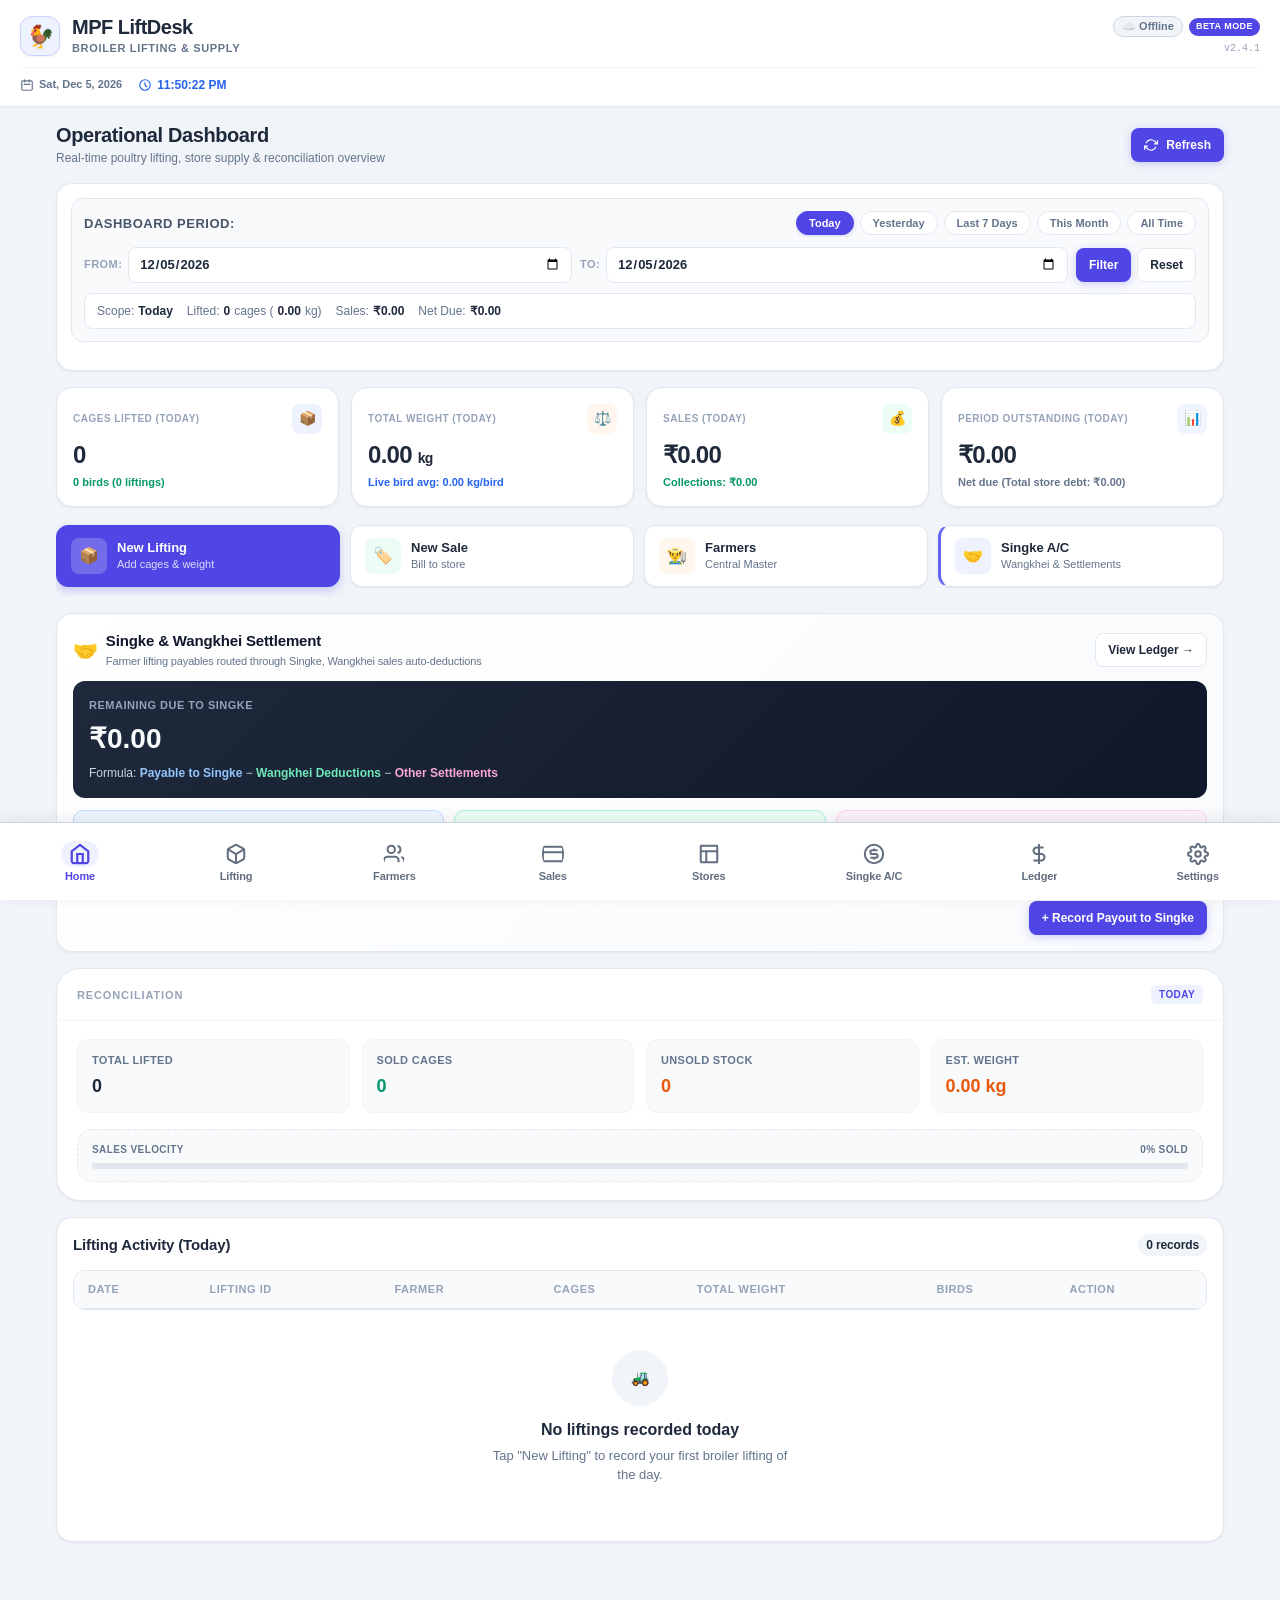
==== commit a8c78a47: "feat: add Supabase cloud sync and print support - Implement Supabase cloud sync bridge for data upda" ====
--- a/app/src/main/assets/index.html
+++ b/app/src/main/assets/index.html
@@ -20,8 +20,11 @@
             <div class="brand-subtitle">Broiler Lifting &amp; Supply</div>
           </div>
         </div>
-        <div style="display:flex;flex-direction:column;align-items:flex-end;gap:2px;">
-          <span class="beta-badge">BETA MODE</span>
+        <div style="display:flex;flex-direction:column;align-items:flex-end;gap:4px;">
+          <div style="display:flex;align-items:center;gap:6px;">
+            <button id="headerCloudSyncBadge" class="badge badge-secondary" style="cursor:pointer;border:1px solid var(--border-color);padding:3px 8px;font-size:11px;font-weight:600;display:inline-flex;align-items:center;gap:4px;border-radius:12px;" title="Supabase Cloud Sync Status">☁️ Syncing...</button>
+            <span class="beta-badge">BETA MODE</span>
+          </div>
           <span style="font-size:10px;font-family:monospace;color:var(--text-light);">v2.4.1</span>
         </div>
       </div>
@@ -961,6 +964,40 @@
           <div class="page-title-box">
             <h1>Application Settings</h1>
             <p>Data backup, Excel import/export &amp; security configuration</p>
+          </div>
+        </div>
+
+        <!-- Supabase Cloud Backend Card -->
+        <div class="card" style="border:1.5px solid #CBD5E1;background:linear-gradient(180deg, #FFFFFF 0%, #F8FAFC 100%);">
+          <div class="card-title" style="display:flex;justify-content:space-between;align-items:center;flex-wrap:wrap;gap:8px;">
+            <div style="display:flex;align-items:center;gap:8px;">
+              <span style="font-size:20px;">☁️</span>
+              <span>Supabase Cloud Backend</span>
+            </div>
+            <span id="settingsSupabaseStatusBadge" class="badge badge-secondary" style="font-size:11px;padding:4px 10px;border-radius:12px;">Checking...</span>
+          </div>
+          <div style="font-size:12px;color:var(--text-muted);margin-bottom:8px;font-family:monospace;">
+            Project Ref: <strong style="color:var(--text-main);">tkbjsvrhysfadcczluzj</strong> &bull; Host: <span style="color:var(--text-main);">tkbjsvrhysfadcczluzj.supabase.co</span>
+          </div>
+          <p id="settingsSupabaseStatusText" style="font-size:13px;color:var(--text-muted);margin-bottom:14px;">
+            Initializing Supabase Cloud connection...
+          </p>
+          <div style="display:flex;gap:8px;flex-wrap:wrap;">
+            <button type="button" class="btn btn-primary btn-sm" id="btnSupabaseSyncNow">
+              🔄 Sync Now
+            </button>
+            <button type="button" class="btn btn-outline btn-sm" id="btnSupabaseUpload">
+              ⬆️ Upload Local to Cloud
+            </button>
+            <button type="button" class="btn btn-outline btn-sm" id="btnSupabaseDownload">
+              ⬇️ Download Cloud to Local
+            </button>
+            <button type="button" class="btn btn-outline btn-sm" id="btnOpenSupabaseSetupModal">
+              📋 Setup SQL Script
+            </button>
+          </div>
+          <div id="settingsSupabaseLastSync" style="font-size:11px;color:var(--text-light);margin-top:10px;">
+            Last synced: Never
           </div>
         </div>
 
@@ -1007,6 +1044,36 @@
           </div>
         </div>
 
+        <!-- 24-Hour Periodic Auto-Backup to Device Local Storage -->
+        <div class="card" style="border:1.5px solid #0284C7;background:linear-gradient(180deg, #F0F9FF 0%, #FFFFFF 100%);">
+          <div class="card-title" style="display:flex;justify-content:space-between;align-items:center;flex-wrap:wrap;gap:8px;">
+            <div style="display:flex;align-items:center;gap:8px;">
+              <span style="font-size:20px;">🛡️</span>
+              <span>24-Hour Periodic Auto-Backup</span>
+            </div>
+            <span id="autoBackupStatusBadge" class="badge badge-success" style="font-size:11px;padding:4px 10px;border-radius:12px;">Active (24h)</span>
+          </div>
+          <p style="font-size:13px;color:var(--text-muted);margin-bottom:12px;">
+            Automatically saves the complete app state to your device's local storage every 24 hours. Offline-first, automated, and permanent.
+          </p>
+          <div style="font-size:12px;color:var(--text-main);margin-bottom:12px;background:#FFFFFF;padding:10px 14px;border-radius:8px;border:1px solid #BAE6FD;">
+            <div>📅 <strong>Last Auto-Backup:</strong> <span id="autoBackupLastTime">Never</span></div>
+            <div style="margin-top:4px;">⏱️ <strong>Schedule:</strong> Every 24 hours (Automated periodic check)</div>
+            <div style="margin-top:4px;">💾 <strong>Storage:</strong> Device Internal Storage &amp; Local Database Cache</div>
+          </div>
+          <div style="display:flex;gap:10px;flex-wrap:wrap;">
+            <button type="button" class="btn btn-primary btn-sm" id="btnTriggerAutoBackup">
+              ⚡ Backup to Device Now
+            </button>
+            <button type="button" class="btn btn-outline btn-sm" id="btnRestoreAutoBackup">
+              🔄 Restore Last Auto-Backup
+            </button>
+            <button type="button" class="btn btn-outline btn-sm" id="btnDownloadAutoBackup">
+              📥 Export Auto-Backup (.json)
+            </button>
+          </div>
+        </div>
+
         <!-- JSON Backup & Restore -->
         <div class="card">
           <div class="card-title">Full JSON Backup &amp; Restore</div>
@@ -1241,6 +1308,7 @@
             <div class="card-title" style="flex-wrap:wrap; gap:10px; margin-bottom:12px;">
               <div>
                 <span>Complete Singke Running Ledger</span>
+                <span id="singkeLedgerCountBadge" class="badge" style="font-size:12px;margin-left:6px;background:#F1F5F9;padding:2px 8px;border-radius:12px;">0 entries</span>
                 <div style="font-size:12px; color:var(--text-muted); font-weight:normal;">Real-time chronological audit trail of all liftings, Wangkhei deductions, and payouts</div>
               </div>
               <div style="display:flex; gap:6px; flex-wrap:wrap;">
@@ -1275,6 +1343,15 @@
                 <tbody id="singkeLedgerTbody">
                   <!-- Dynamic rows -->
                 </tbody>
+                <tfoot style="background:#F8FAFC; border-top:2px solid #CBD5E1; font-weight:700;">
+                  <tr>
+                    <td colspan="5" style="text-align:right; font-size:12px;">Period Ledger Totals:</td>
+                    <td style="text-align:right; color:#1E40AF; font-size:12px;" id="singkeLedgerTotalCredit">₹0.00</td>
+                    <td style="text-align:right; color:#047857; font-size:12px;" id="singkeLedgerTotalDebit">₹0.00</td>
+                    <td style="text-align:right; font-weight:800; font-size:12px;" id="singkeLedgerFinalBalance">₹0.00</td>
+                    <td colspan="2"></td>
+                  </tr>
+                </tfoot>
               </table>
             </div>
             <div id="singkeLedgerEmpty" class="empty-state" style="display:none;">
@@ -1373,6 +1450,7 @@
             <div class="card-title" style="flex-wrap:wrap; gap:10px;">
               <div>
                 <span>Farmer Lifting &amp; Payment Accounts</span>
+                <span id="farmerAccountsCountBadge" class="badge" style="font-size:12px;margin-left:6px;background:#F1F5F9;padding:2px 8px;border-radius:12px;">0 farmers</span>
                 <div style="font-size:12px; color:var(--text-muted); font-weight:normal;">Individual lifting amounts, Wangkhei deductions, settlements, and remaining due per farmer</div>
               </div>
               <div style="display:flex; gap:8px;">
@@ -1927,7 +2005,7 @@
         </div>
         <div class="modal-footer">
           <button type="button" class="btn btn-outline" data-close="modalEditRemarks">Cancel</button>
-          <button type="submit" class="btn btn-primary">Save Remarks</button>
+          <button type="submit" class="btn btn-primary" id="btnSaveEditedRemarks">Save Remarks</button>
         </div>
       </form>
     </div>
@@ -1965,7 +2043,7 @@
         </div>
         <div class="modal-footer">
           <button type="button" class="btn btn-outline" data-close="modalEditLiftingRate">Cancel</button>
-          <button type="submit" class="btn btn-primary">Update Lifting</button>
+          <button type="submit" class="btn btn-primary" id="btnSaveEditedLiftingRate">Update Lifting</button>
         </div>
       </form>
     </div>
@@ -2051,6 +2129,44 @@
   </div>
 
   <!-- ======================================================= -->
+  <!-- MODAL: SUPABASE CLOUD DATABASE SETUP                    -->
+  <!-- ======================================================= -->
+  <div id="modalSupabaseSetup" class="modal-backdrop">
+    <div class="modal-dialog" style="max-width:580px;">
+      <div class="modal-header">
+        <div class="modal-title">☁️ Supabase Cloud Database Setup</div>
+        <button type="button" class="btn-close-modal" data-close="modalSupabaseSetup">✕</button>
+      </div>
+      <div class="modal-body">
+        <div style="background:var(--bg-light);border-left:4px solid var(--primary-color);padding:12px;border-radius:4px;margin-bottom:14px;font-size:13px;">
+          <div style="font-weight:700;margin-bottom:4px;color:var(--text-main);">Quick 1-Minute Supabase Database Setup:</div>
+          <ol style="margin-left:18px;margin-bottom:0;padding-left:0;line-height:1.6;">
+            <li>Open the <a href="https://supabase.com/dashboard/project/tkbjsvrhysfadcczluzj/sql/new" target="_blank" style="color:var(--primary-color);font-weight:700;">Supabase SQL Editor</a>.</li>
+            <li>Click <strong>Copy SQL Script</strong> below and paste it into the editor.</li>
+            <li>Click <strong>Run</strong> in Supabase, then click <strong>Verify &amp; Sync Now</strong> below.</li>
+          </ol>
+        </div>
+
+        <div style="display:flex;justify-content:space-between;align-items:center;margin-bottom:6px;">
+          <label class="form-label" style="margin-bottom:0;font-weight:700;">PostgreSQL DDL &amp; RLS Setup Script:</label>
+          <button type="button" class="btn btn-outline btn-sm" id="btnCopySqlScript" style="font-size:12px;padding:4px 10px;">
+            📋 Copy SQL Script
+          </button>
+        </div>
+        <textarea id="txtSupabaseSqlScript" class="form-input" style="font-family:monospace;font-size:11px;height:180px;background:#0F172A;color:#38BDF8;line-height:1.4;" readonly></textarea>
+
+        <div id="supabaseSetupStatusAlert" style="margin-top:12px;padding:10px 12px;border-radius:6px;font-size:12px;display:none;"></div>
+      </div>
+      <div class="modal-footer">
+        <button type="button" class="btn btn-outline" data-close="modalSupabaseSetup">Close</button>
+        <button type="button" class="btn btn-primary" id="btnVerifySupabaseSchema">
+          🔄 Verify &amp; Sync Now
+        </button>
+      </div>
+    </div>
+  </div>
+
+  <!-- ======================================================= -->
   <!-- MODAL: PIN SETUP                                        -->
   <!-- ======================================================= -->
   <div id="modalPinSetup" class="modal-backdrop">
@@ -2111,6 +2227,10 @@
     </div>
   </div>
 
+  <!-- SUPABASE SDK & BACKEND SERVICE -->
+  <script src="js/supabase.min.js"></script>
+  <script src="js/supabaseBackend.js"></script>
+
   <!-- MAIN SCRIPT -->
   <script src="js/db.js"></script>
   <script src="js/app.js"></script>
--- a/app/src/main/assets/css/style.css
+++ b/app/src/main/assets/css/style.css
@@ -1701,26 +1701,112 @@
 
 /* ==========================================================================
    PRINT STYLESHEET (@media print)
+   Optimized for A4 Print to PDF, Statements, Invoices, and Reports
    ========================================================================== */
 @media print {
+  @page {
+    size: A4 portrait;
+    margin: 10mm 12mm;
+  }
+
+  *, *:before, *:after {
+    box-shadow: none !important;
+    text-shadow: none !important;
+    -webkit-print-color-adjust: exact !important;
+    print-color-adjust: exact !important;
+  }
+
   body {
     background: #FFFFFF !important;
-    color: #000000 !important;
-    font-size: 12pt;
-  }
-
+    color: #0F172A !important;
+    font-size: 11pt !important;
+    line-height: 1.4 !important;
+    margin: 0 !important;
+    padding: 0 !important;
+  }
+
+  /* Hide app navigation chrome, buttons, badges, floating controls */
   .app-header,
   .bottom-nav,
   .quick-actions-bar,
   .btn,
+  .btn-close-modal,
+  .modal-header,
+  .modal-footer,
   .search-container,
   .tab-pills,
-  .no-print {
+  .no-print,
+  #toastContainer,
+  .toast-container,
+  .dash-filter-container,
+  .filter-bar,
+  .page-head,
+  .beta-badge,
+  .card-title button,
+  #headerCloudSyncBadge,
+  .dash-filter-header,
+  .dash-filter-presets,
+  .floating-action-btn,
+  #modalFarmerSelector,
+  #modalFarmerRegister,
+  #modalAddStore,
+  #modalDirectPayment,
+  #modalSingkeSettlement,
+  #modalPinSetup,
+  #modalPinUnlock,
+  #modalSupabaseSetup {
     display: none !important;
+  }
+
+  /* When ANY modal is active, hide #app entirely so ONLY the active modal prints! */
+  body.modal-open #app,
+  body:has(.modal-backdrop.active) #app {
+    display: none !important;
+  }
+
+  .modal-backdrop:not(.active) {
+    display: none !important;
+  }
+
+  .modal-backdrop.active {
+    position: static !important;
+    display: block !important;
+    background: transparent !important;
+    padding: 0 !important;
+    margin: 0 !important;
+    width: 100% !important;
+    height: auto !important;
+    overflow: visible !important;
+    z-index: 1 !important;
+    opacity: 1 !important;
+    visibility: visible !important;
+  }
+
+  .modal-backdrop.active .modal-dialog {
+    position: static !important;
+    transform: none !important;
+    max-width: 100% !important;
+    width: 100% !important;
+    max-height: none !important;
+    height: auto !important;
+    overflow: visible !important;
+    border: none !important;
+    box-shadow: none !important;
+    border-radius: 0 !important;
+    background: #FFFFFF !important;
+    padding: 0 !important;
+    margin: 0 !important;
+  }
+
+  .modal-backdrop.active .modal-body {
+    padding: 0 !important;
+    max-height: none !important;
+    overflow: visible !important;
   }
 
   #app {
     padding-bottom: 0 !important;
+    width: 100% !important;
   }
 
   .main-content {
@@ -1733,19 +1819,65 @@
     border: none !important;
     box-shadow: none !important;
     padding: 0 !important;
-  }
-
-  .table-responsive {
-    border: 1px solid #000 !important;
-  }
-
-  .table-custom th, .table-custom td {
-    border-color: #333 !important;
-  }
-
+    margin-bottom: 12px !important;
+  }
+
+  /* When printing on Accounting view, only print the accountingPrintSheet */
+  #viewAccounting .card:not(#accountingPrintSheet) {
+    display: none !important;
+  }
+
+  /* When printing on Singke Settlements view, only print the reportPreviewCard */
+  #viewSingkeAccount .card:not(#reportPreviewCard) {
+    display: none !important;
+  }
+
+  /* Specific Printable Sheet Areas */
   .print-invoice-sheet,
-  .print-report-sheet {
+  .print-report-sheet,
+  #invoicePrintArea,
+  #farmerReportPrintArea,
+  #storeStatementPrintArea,
+  #farmerStatementPrintArea,
+  #accountingPrintSheet,
+  #reportPreviewCard {
     display: block !important;
     width: 100% !important;
-  }
-}
+    background: #FFFFFF !important;
+    color: #0F172A !important;
+    padding: 6px !important;
+    margin: 0 !important;
+    box-shadow: none !important;
+    border: none !important;
+    page-break-inside: avoid;
+  }
+
+  /* Clean high contrast tables on paper/PDF */
+  .table-responsive {
+    border: 1px solid #CBD5E1 !important;
+    overflow: visible !important;
+  }
+
+  table, .table-custom {
+    width: 100% !important;
+    border-collapse: collapse !important;
+  }
+
+  th, td, .table-custom th, .table-custom td {
+    border: 1px solid #CBD5E1 !important;
+    padding: 6px 8px !important;
+    font-size: 10pt !important;
+    color: #0F172A !important;
+  }
+
+  th, .table-custom th {
+    background-color: #F8FAFC !important;
+    font-weight: 700 !important;
+  }
+
+  .badge {
+    border: 1px solid #CBD5E1 !important;
+    padding: 2px 6px !important;
+    border-radius: 4px !important;
+  }
+}
